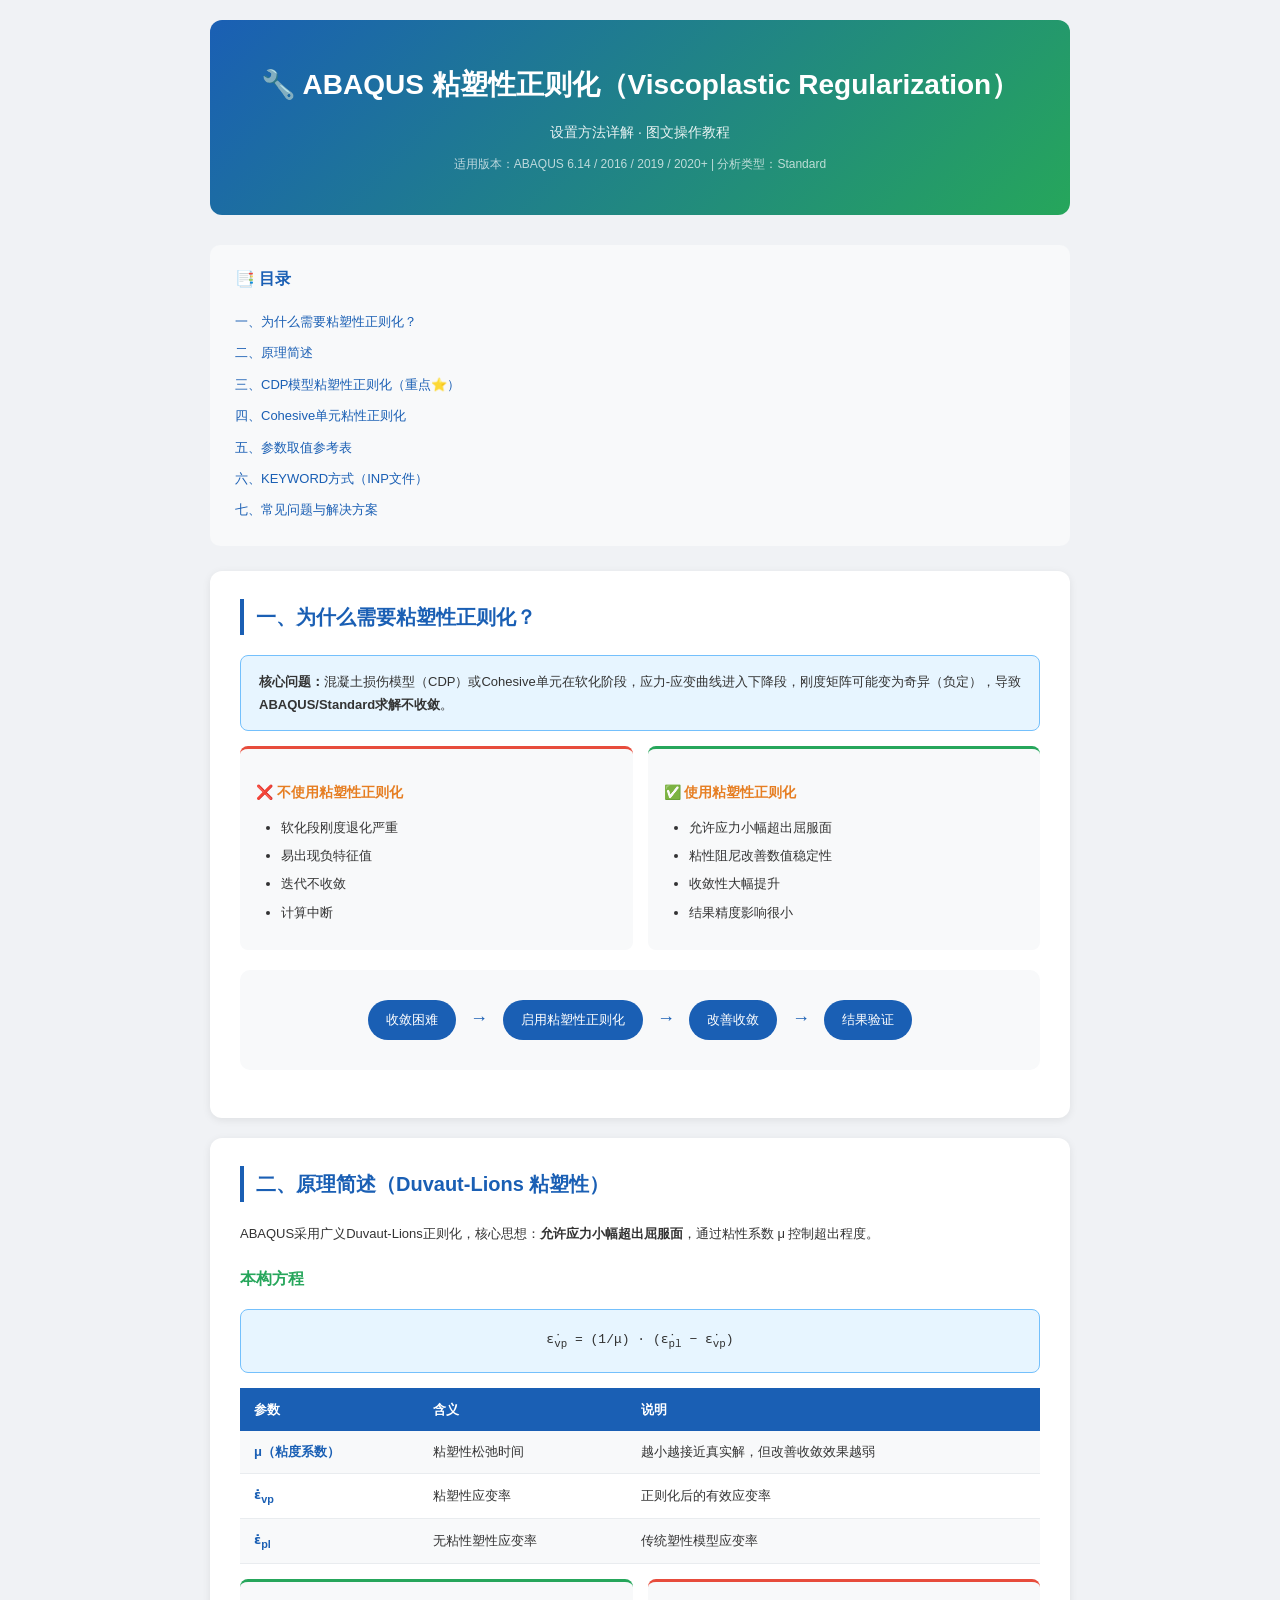
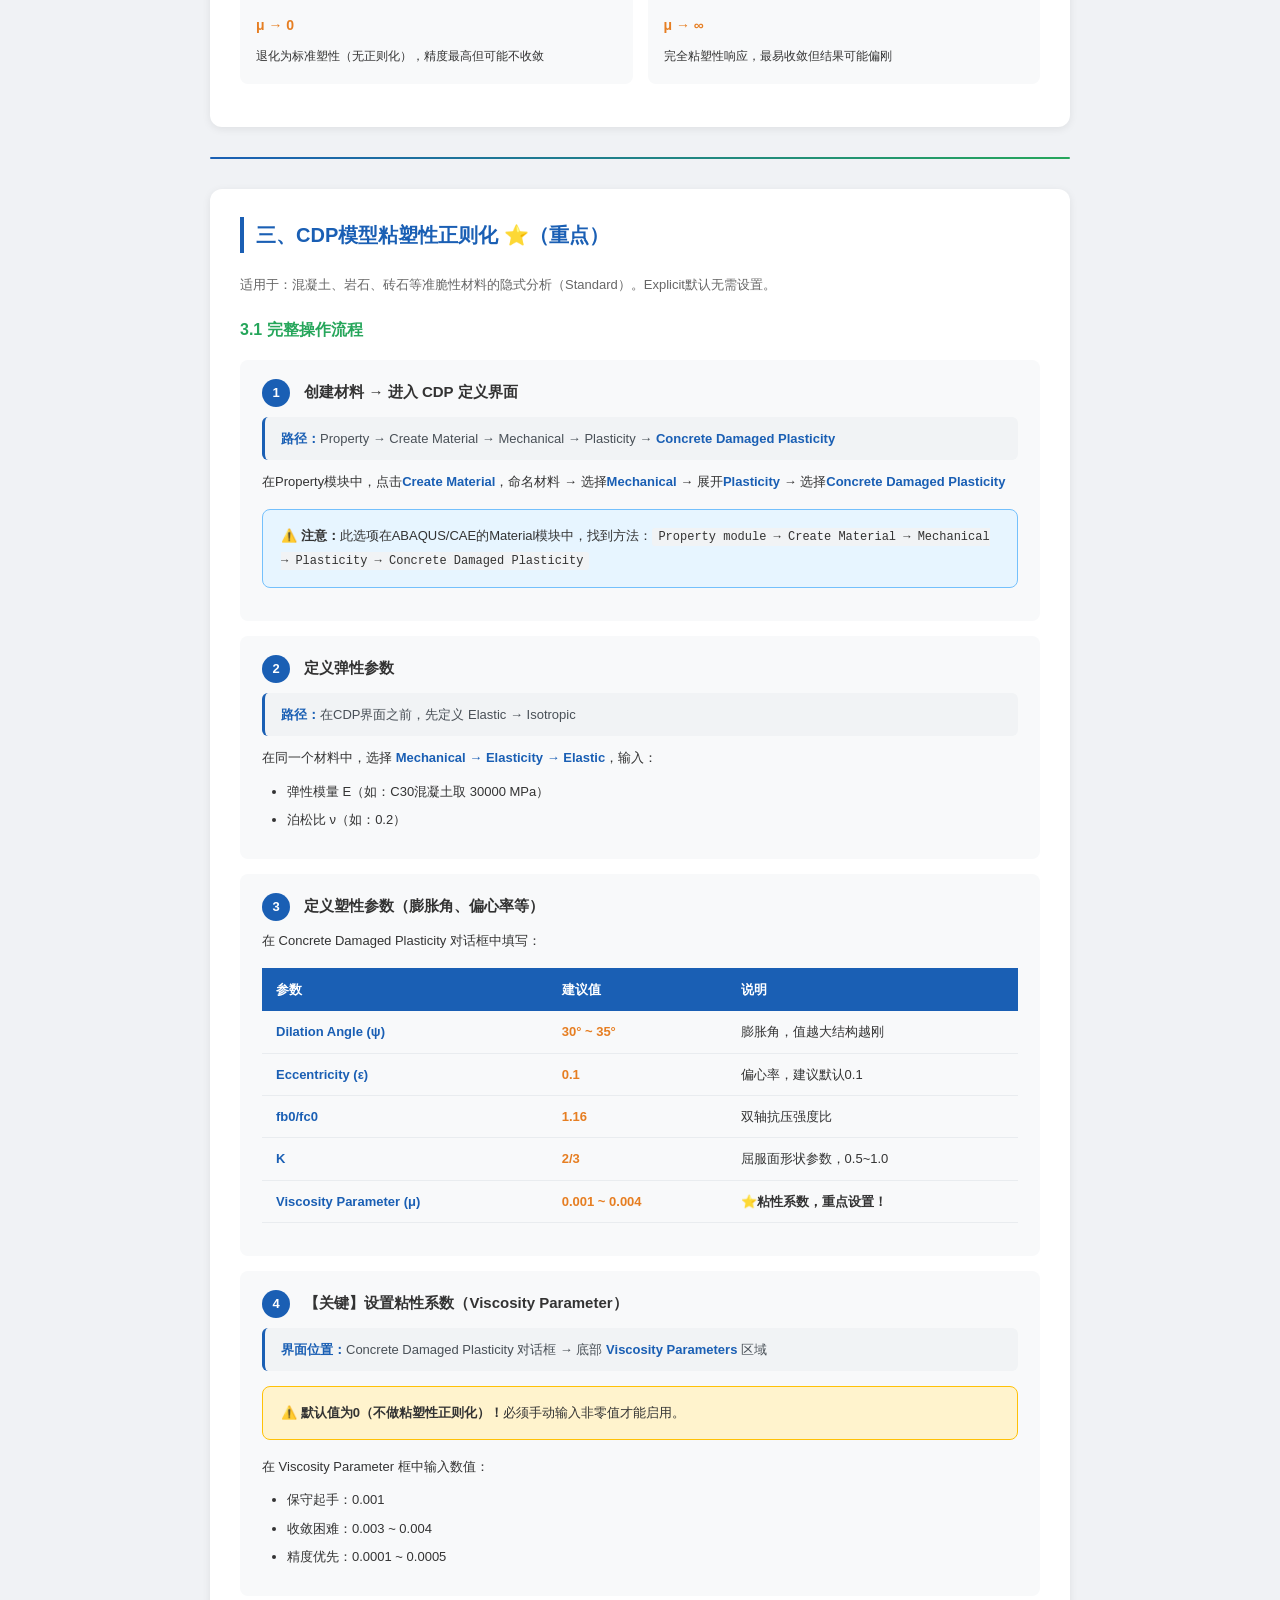
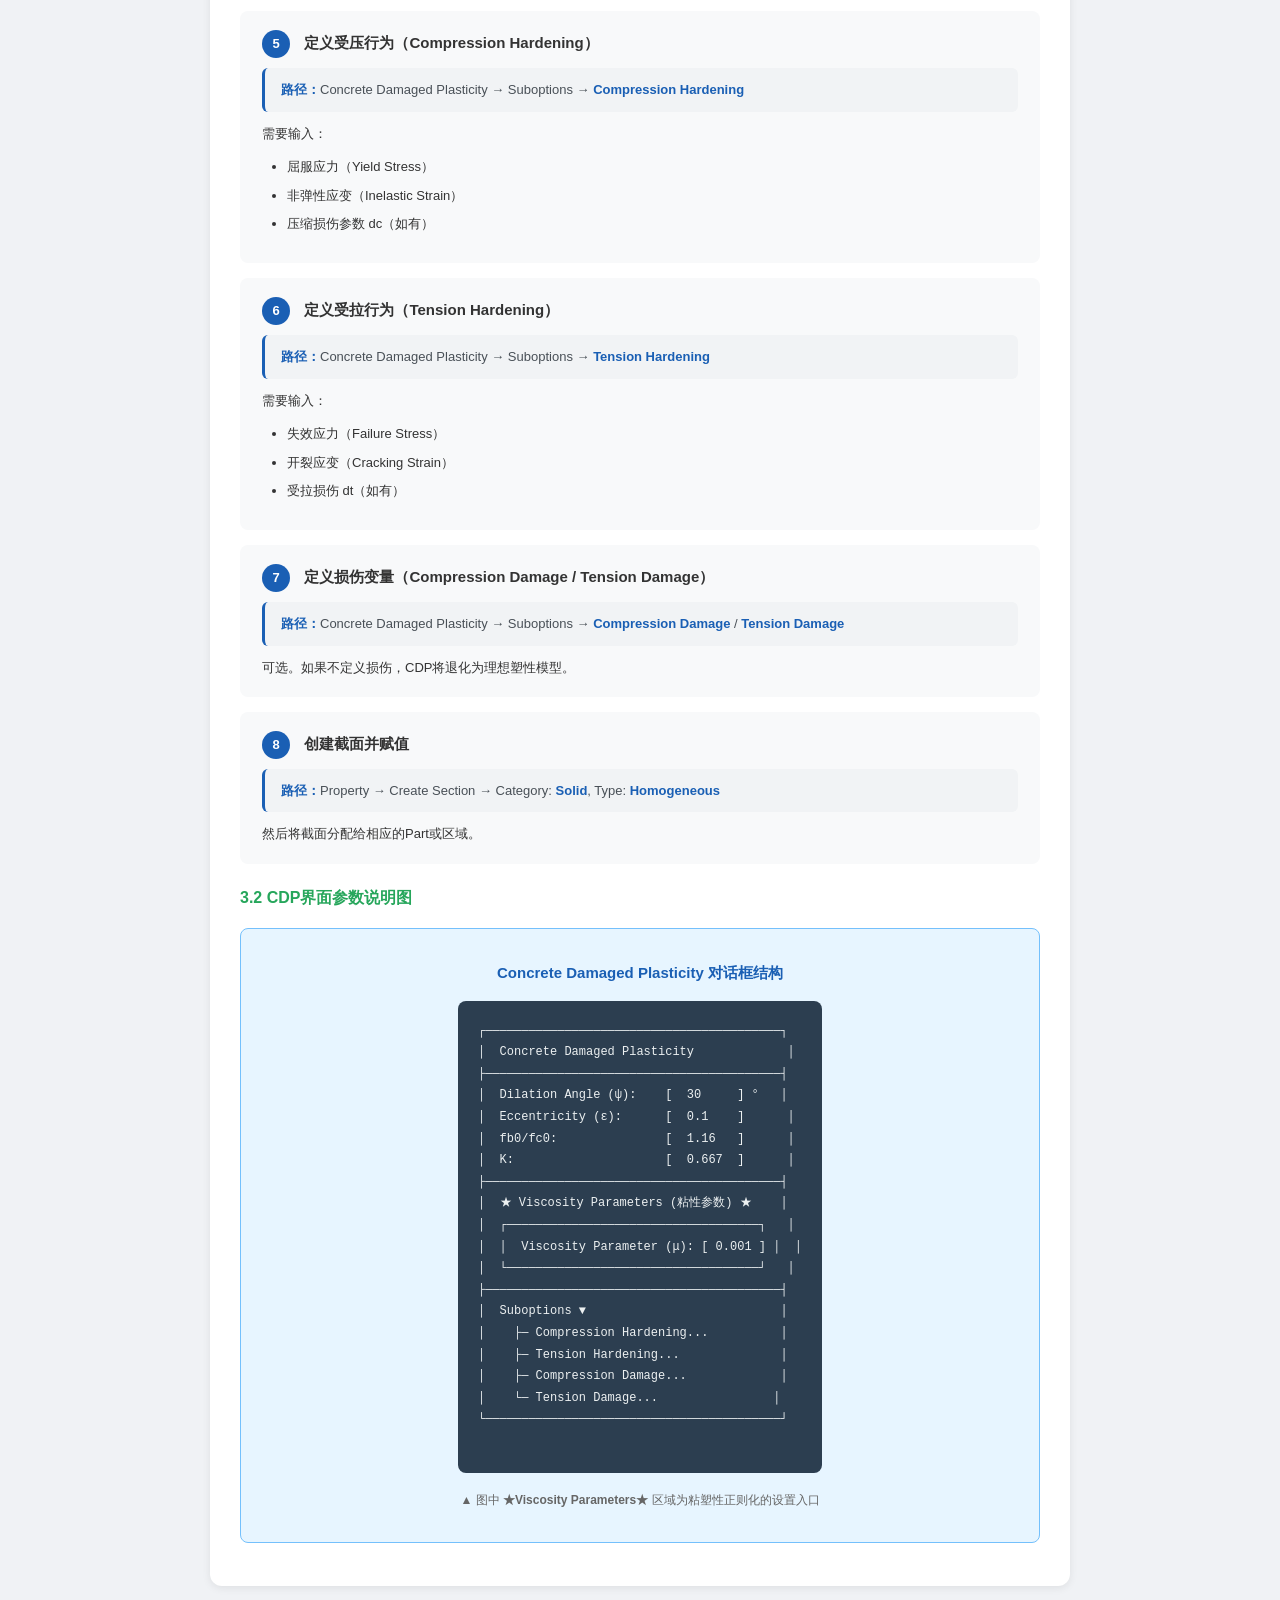
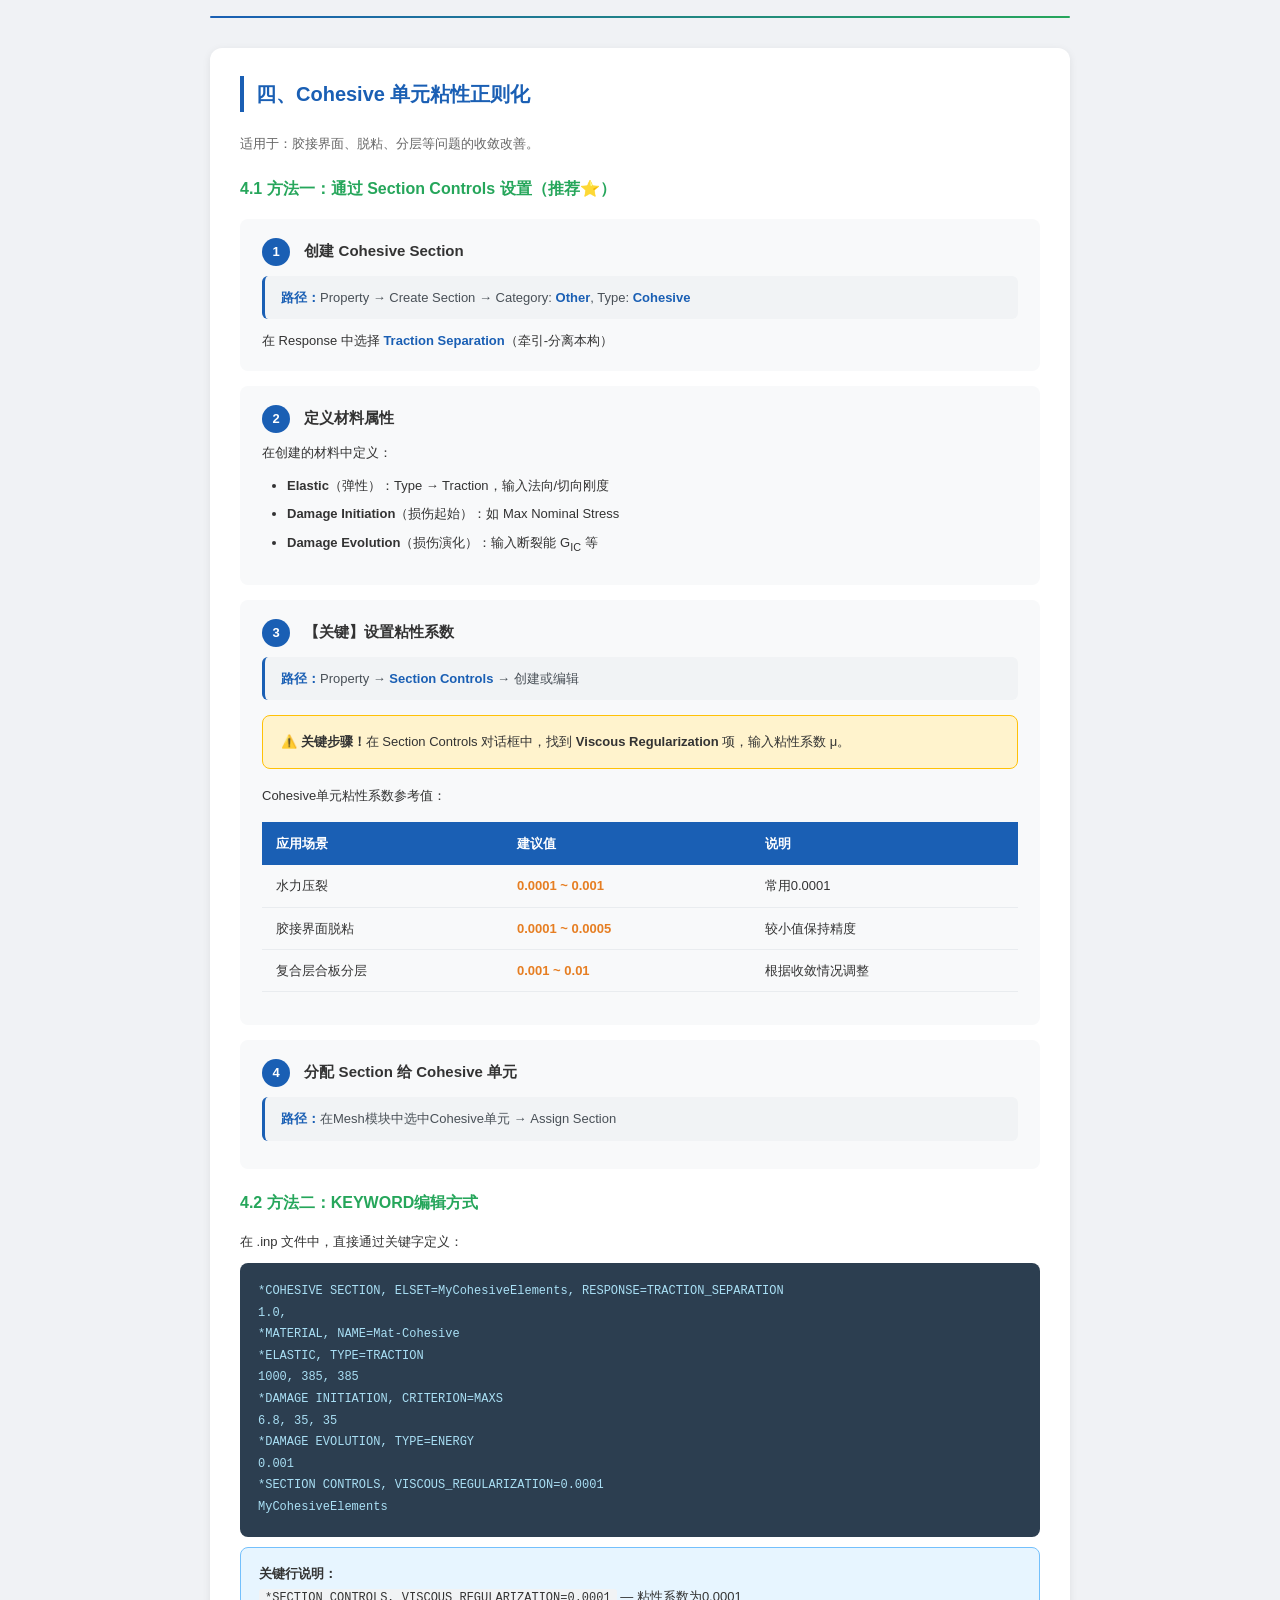
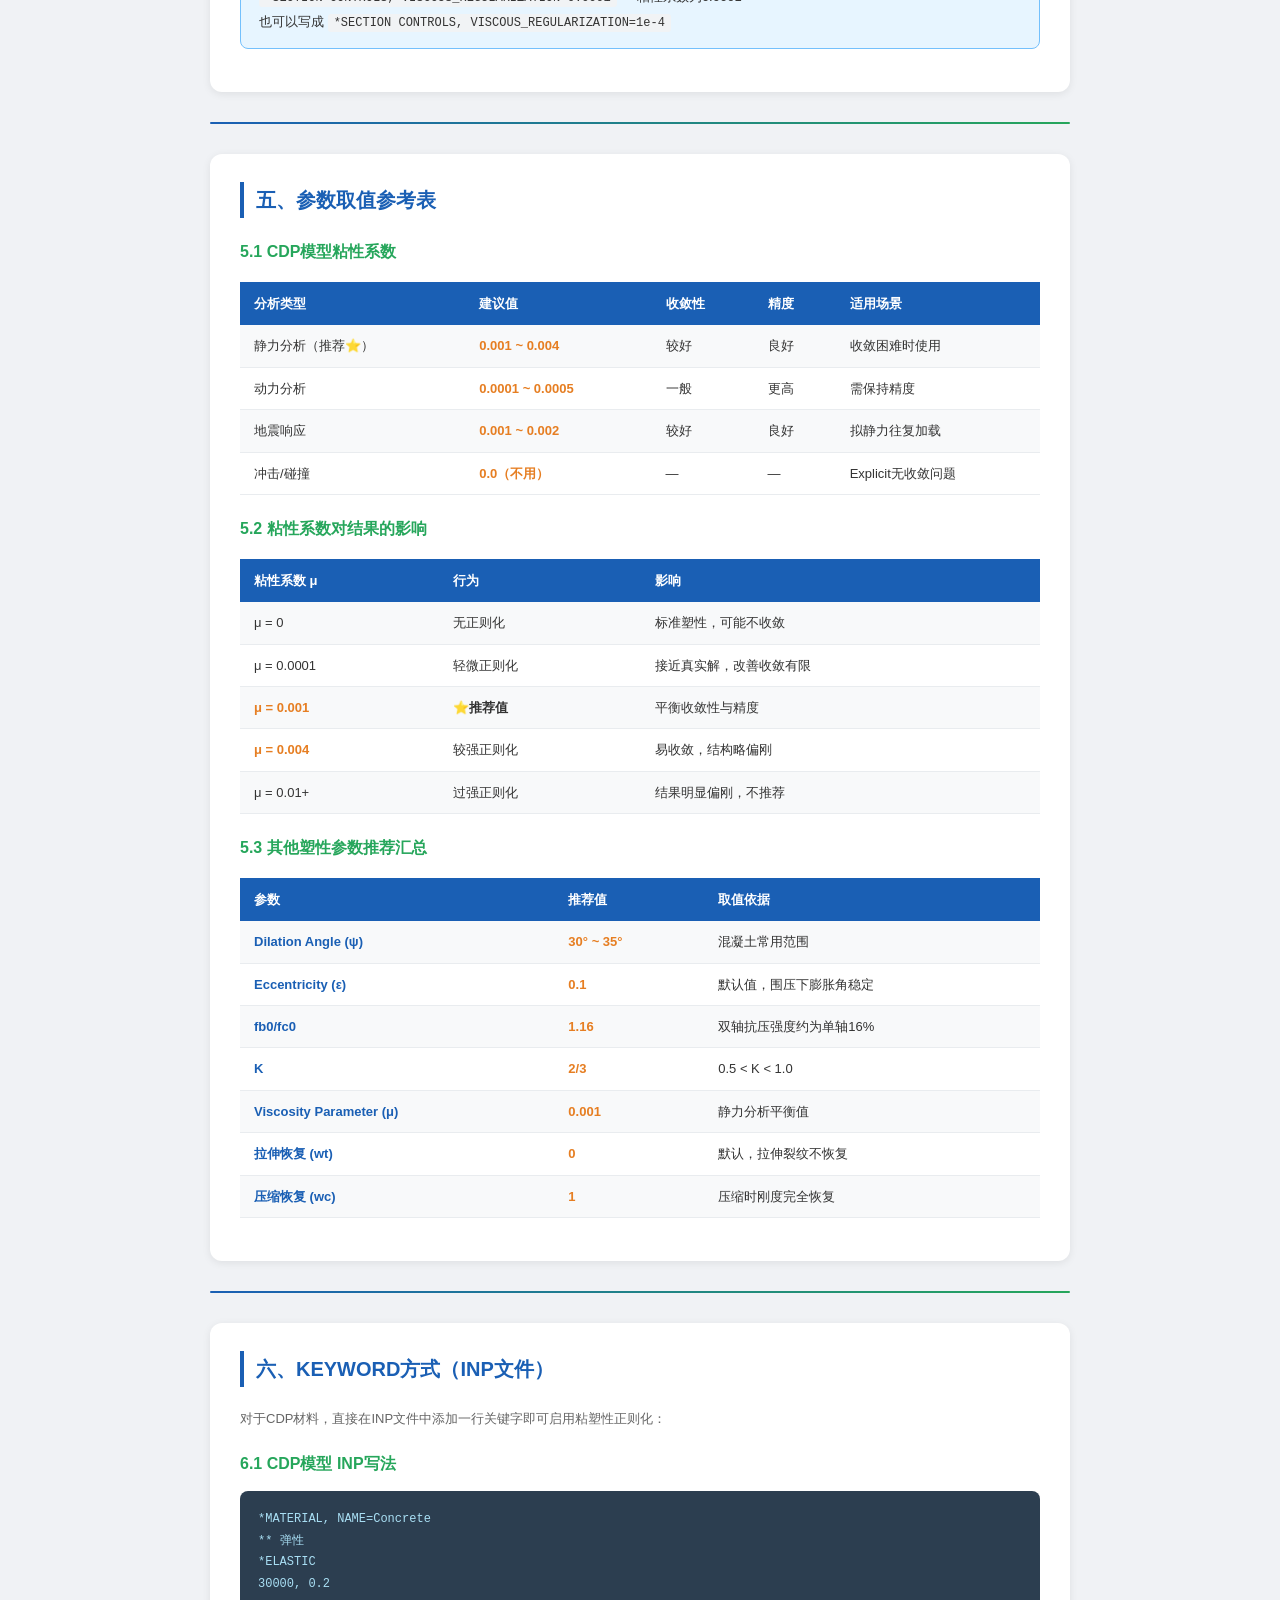
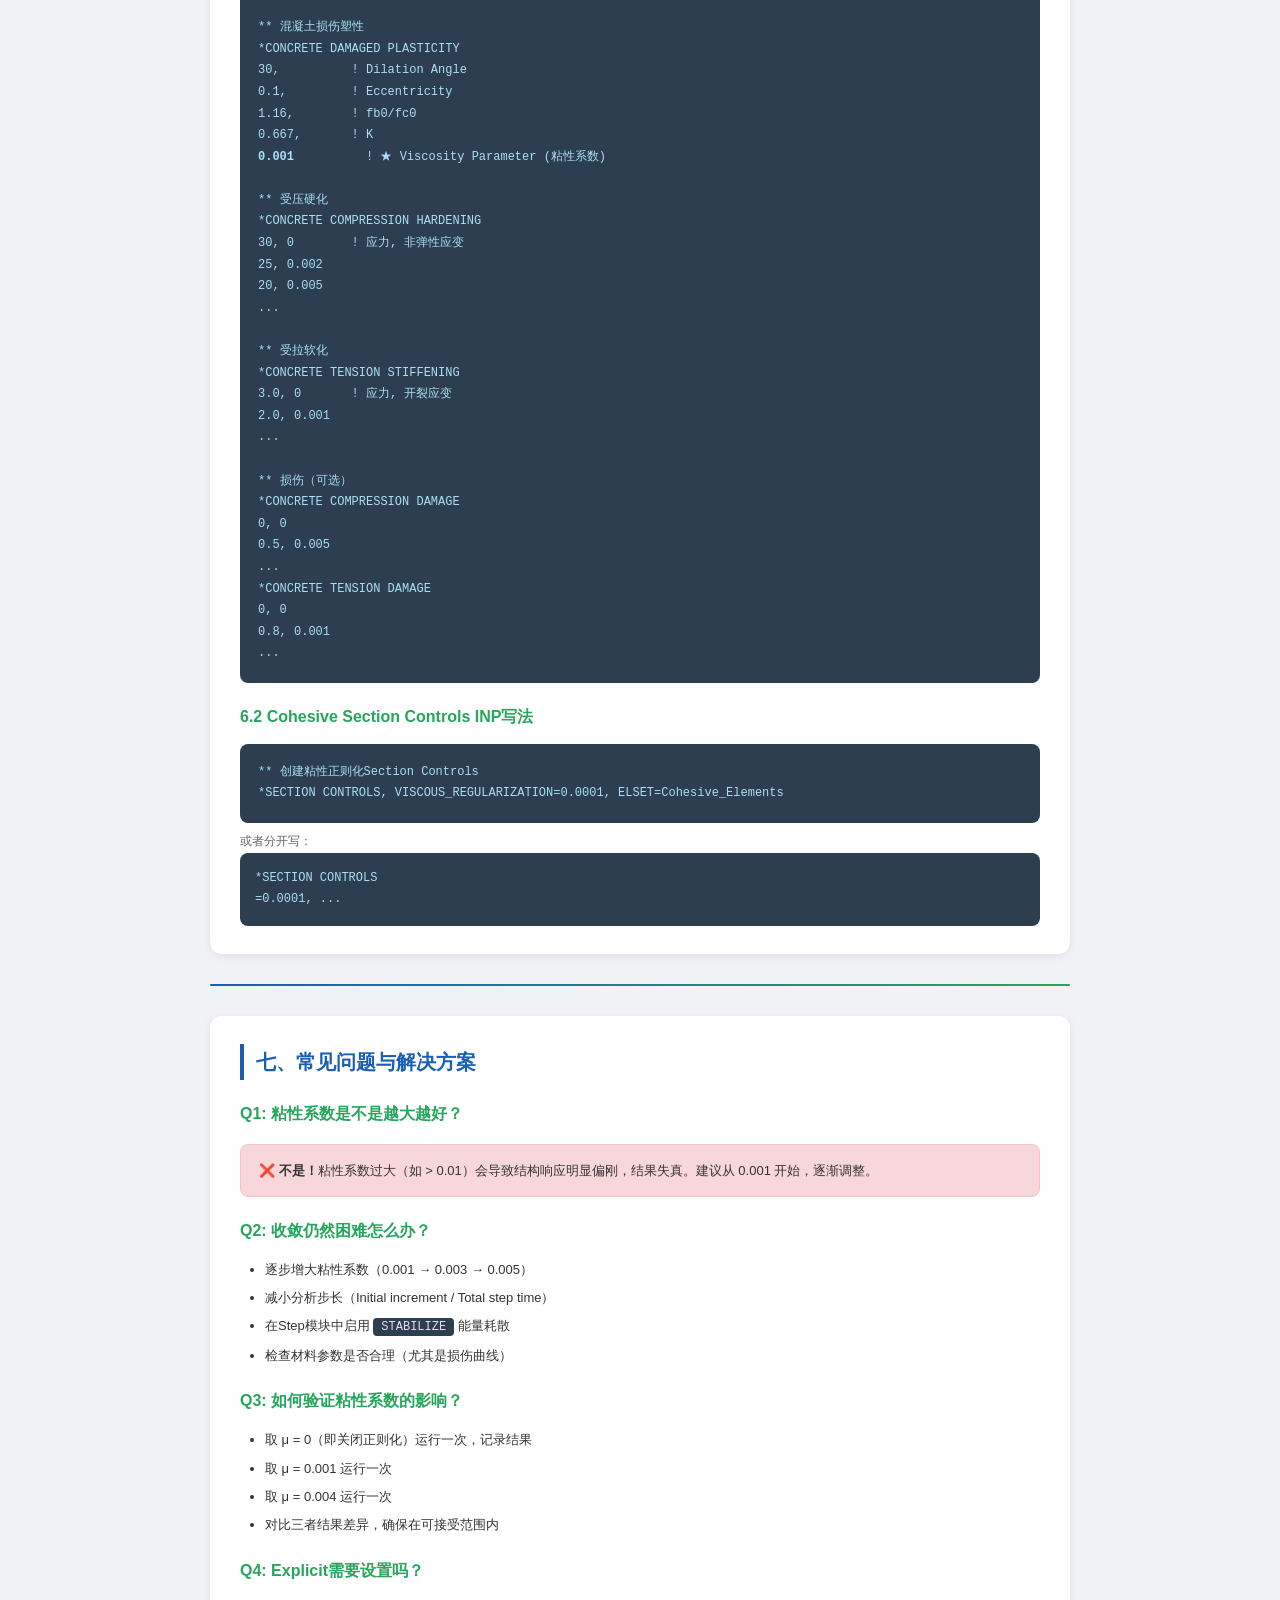
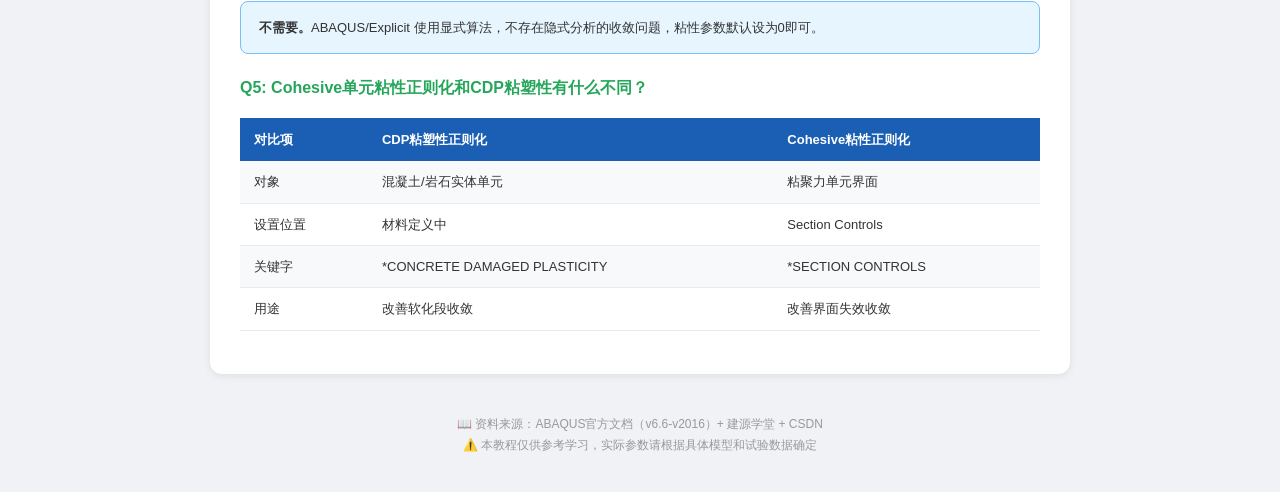
==== abaqus_viscoplastic_tutorial.html @ 50cc7b4d "Add ABAQUS viscoplastic regularization tutorial" ====
<!DOCTYPE html>
<html lang="zh-CN">
<head>
<meta charset="UTF-8">
<meta name="viewport" content="width=device-width, initial-scale=1.0">
<title>ABAQUS 粘塑性正则化 设置教程</title>
<style>
  * { margin: 0; padding: 0; box-sizing: border-box; }
  body { font-family: "Microsoft YaHei", "PingFang SC", sans-serif; background: #f0f2f5; color: #333; line-height: 1.8; }
  .container { max-width: 900px; margin: 0 auto; padding: 20px; }
  .header { background: linear-gradient(135deg, #1a5fb4, #26a65b); color: white; padding: 40px 30px; border-radius: 12px; margin-bottom: 30px; text-align: center; }
  .header h1 { font-size: 28px; margin-bottom: 10px; }
  .header .subtitle { opacity: 0.9; font-size: 14px; }
  .card { background: white; border-radius: 12px; padding: 28px 30px; margin-bottom: 20px; box-shadow: 0 2px 8px rgba(0,0,0,0.08); }
  .card h2 { font-size: 20px; color: #1a5fb4; border-left: 4px solid #1a5fb4; padding-left: 12px; margin-bottom: 20px; }
  .card h3 { font-size: 16px; color: #26a65b; margin-top: 20px; margin-bottom: 12px; }
  .card h4 { font-size: 14px; color: #e67e22; margin-top: 15px; margin-bottom: 8px; }
  .warning { background: #fff3cd; border: 1px solid #ffc107; border-radius: 8px; padding: 14px 18px; margin: 15px 0; font-size: 13px; }
  .danger { background: #f8d7da; border: 1px solid #f5c2c7; border-radius: 8px; padding: 14px 18px; margin: 15px 0; font-size: 13px; }
  .info { background: #e7f5ff; border: 1px solid #74c0fc; border-radius: 8px; padding: 14px 18px; margin: 15px 0; font-size: 13px; }
  .step { background: #f8f9fa; border-radius: 8px; padding: 18px 22px; margin: 15px 0; position: relative; }
  .step-num { display: inline-block; width: 28px; height: 28px; background: #1a5fb4; color: white; border-radius: 50%; text-align: center; line-height: 28px; font-size: 13px; font-weight: bold; margin-right: 10px; }
  .step h4 { display: inline; font-size: 15px; color: #333; }
  .param-table { width: 100%; border-collapse: collapse; margin: 15px 0; font-size: 13px; }
  .param-table th { background: #1a5fb4; color: white; padding: 10px 14px; text-align: left; }
  .param-table td { padding: 9px 14px; border-bottom: 1px solid #e9ecef; }
  .param-table tr:nth-child(even) td { background: #f8f9fa; }
  .param-table .param-name { font-weight: bold; color: #1a5fb4; }
  .param-table .param-val { color: #e67e22; font-weight: bold; }
  .keyword { background: #2c3e50; color: #e8daef; padding: 2px 8px; border-radius: 4px; font-family: Consolas, monospace; font-size: 12px; }
  .path { background: #f1f3f5; padding: 10px 16px; border-radius: 6px; font-size: 13px; color: #495057; border-left: 3px solid #1a5fb4; margin: 10px 0; }
  .path strong { color: #1a5fb4; }
  .flow-chart { background: #f8f9fa; border-radius: 10px; padding: 25px; margin: 20px 0; text-align: center; }
  .flow-chart .flow-item { display: inline-block; background: #1a5fb4; color: white; padding: 8px 18px; border-radius: 20px; margin: 5px; font-size: 13px; }
  .flow-chart .flow-arrow { color: #1a5fb4; font-size: 18px; margin: 0 5px; }
  .section-divider { height: 2px; background: linear-gradient(to right, #1a5fb4, #26a65b); border-radius: 2px; margin: 30px 0; }
  .comparison { display: grid; grid-template-columns: 1fr 1fr; gap: 15px; margin: 15px 0; }
  .comparison > div { background: #f8f9fa; border-radius: 8px; padding: 16px; }
  .comparison h4 { font-size: 14px; margin-bottom: 8px; }
  .comparison .pro { border-top: 3px solid #26a65b; }
  .comparison .con { border-top: 3px solid #e74c3c; }
  ul, ol { padding-left: 25px; margin: 10px 0; }
  li { margin: 5px 0; font-size: 13px; }
  code { background: #f1f3f5; padding: 2px 6px; border-radius: 3px; font-size: 12px; font-family: Consolas, monospace; }
  .toc { background: #f8f9fa; border-radius: 10px; padding: 20px 25px; margin-bottom: 25px; }
  .toc h3 { margin-bottom: 12px; font-size: 16px; color: #1a5fb4; }
  .toc a { color: #1a5fb4; text-decoration: none; display: block; padding: 4px 0; font-size: 13px; }
  .toc a:hover { text-decoration: underline; }
  .footer { text-align: center; padding: 20px; color: #999; font-size: 12px; }
</style>
</head>
<body>
<div class="container">

<!-- 标题区 -->
<div class="header">
  <h1>🔧 ABAQUS 粘塑性正则化（Viscoplastic Regularization）</h1>
  <p class="subtitle">设置方法详解 · 图文操作教程</p>
  <p class="subtitle" style="margin-top:8px; opacity: 0.7; font-size: 12px;">适用版本：ABAQUS 6.14 / 2016 / 2019 / 2020+ | 分析类型：Standard</p>
</div>

<!-- 目录 -->
<div class="toc">
  <h3>📑 目录</h3>
  <a href="#why">一、为什么需要粘塑性正则化？</a>
  <a href="#theory">二、原理简述</a>
  <a href="#cdp">三、CDP模型粘塑性正则化（重点⭐）</a>
  <a href="#cohesive">四、Cohesive单元粘性正则化</a>
  <a href="#params">五、参数取值参考表</a>
  <a href="#inp">六、KEYWORD方式（INP文件）</a>
  <a href="#tips">七、常见问题与解决方案</a>
</div>

<!-- 第一章 -->
<div class="card" id="why">
  <h2>一、为什么需要粘塑性正则化？</h2>
  <div class="info">
    <strong>核心问题：</strong>混凝土损伤模型（CDP）或Cohesive单元在软化阶段，应力-应变曲线进入下降段，刚度矩阵可能变为奇异（负定），导致<strong>ABAQUS/Standard求解不收敛</strong>。
  </div>
  <div class="comparison">
    <div class="con">
      <h4>❌ 不使用粘塑性正则化</h4>
      <ul>
        <li>软化段刚度退化严重</li>
        <li>易出现负特征值</li>
        <li>迭代不收敛</li>
        <li>计算中断</li>
      </ul>
    </div>
    <div class="pro">
      <h4>✅ 使用粘塑性正则化</h4>
      <ul>
        <li>允许应力小幅超出屈服面</li>
        <li>粘性阻尼改善数值稳定性</li>
        <li>收敛性大幅提升</li>
        <li>结果精度影响很小</li>
      </ul>
    </div>
  </div>
  <div class="flow-chart">
    <span class="flow-item">收敛困难</span>
    <span class="flow-arrow">→</span>
    <span class="flow-item">启用粘塑性正则化</span>
    <span class="flow-arrow">→</span>
    <span class="flow-item">改善收敛</span>
    <span class="flow-arrow">→</span>
    <span class="flow-item">结果验证</span>
  </div>
</div>

<!-- 第二章 -->
<div class="card" id="theory">
  <h2>二、原理简述（Duvaut-Lions 粘塑性）</h2>
  <p style="font-size:13px; margin-bottom:15px;">ABAQUS采用广义Duvaut-Lions正则化，核心思想：<strong>允许应力小幅超出屈服面</strong>，通过粘性系数 μ 控制超出程度。</p>
  
  <h3>本构方程</h3>
  <div class="info" style="font-family: Consolas, monospace; font-size: 13px; text-align: center; padding: 18px;">
    ε̇<sub>vp</sub> = (1/μ) · (ε̇<sub>pl</sub> − ε̇<sub>vp</sub>)
  </div>
  
  <table class="param-table">
    <tr><th>参数</th><th>含义</th><th>说明</th></tr>
    <tr><td class="param-name">μ（粘度系数）</td><td>粘塑性松弛时间</td><td>越小越接近真实解，但改善收敛效果越弱</td></tr>
    <tr><td class="param-name">ε̇<sub>vp</sub></td><td>粘塑性应变率</td><td>正则化后的有效应变率</td></tr>
    <tr><td class="param-name">ε̇<sub>pl</sub></td><td>无粘性塑性应变率</td><td>传统塑性模型应变率</td></tr>
  </table>
  
  <div class="comparison">
    <div class="pro">
      <h4>μ → 0</h4>
      <p style="font-size:12px;">退化为标准塑性（无正则化），精度最高但可能不收敛</p>
    </div>
    <div class="con">
      <h4>μ → ∞</h4>
      <p style="font-size:12px;">完全粘塑性响应，最易收敛但结果可能偏刚</p>
    </div>
  </div>
</div>

<div class="section-divider"></div>

<!-- 第三章 CDP -->
<div class="card" id="cdp">
  <h2>三、CDP模型粘塑性正则化 ⭐（重点）</h2>
  <p style="font-size:13px; color:#666; margin-bottom:20px;">
    适用于：混凝土、岩石、砖石等准脆性材料的隐式分析（Standard）。Explicit默认无需设置。
  </p>
  
  <h3>3.1 完整操作流程</h3>
  
  <div class="step">
    <span class="step-num">1</span>
    <h4>创建材料 → 进入 CDP 定义界面</h4>
    <div class="path">
      <strong>路径：</strong>Property → Create Material → Mechanical → Plasticity → <strong>Concrete Damaged Plasticity</strong>
    </div>
    <p style="font-size:13px; margin-top:10px;">在Property模块中，点击<span style="color:#1a5fb4; font-weight:bold;">Create Material</span>，命名材料 → 选择<span style="color:#1a5fb4; font-weight:bold;">Mechanical</span> → 展开<span style="color:#1a5fb4; font-weight:bold;">Plasticity</span> → 选择<span style="color:#1a5fb4; font-weight:bold;">Concrete Damaged Plasticity</span></p>
    <div class="info">⚠️ <strong>注意：</strong>此选项在ABAQUS/CAE的Material模块中，找到方法：<code>Property module → Create Material → Mechanical → Plasticity → Concrete Damaged Plasticity</code></div>
  </div>
  
  <div class="step">
    <span class="step-num">2</span>
    <h4>定义弹性参数</h4>
    <div class="path">
      <strong>路径：</strong>在CDP界面之前，先定义 Elastic → Isotropic
    </div>
    <p style="font-size:13px; margin-top:10px;">在同一个材料中，选择 <span style="color:#1a5fb4; font-weight:bold;">Mechanical → Elasticity → Elastic</span>，输入：</p>
    <ul>
      <li>弹性模量 E（如：C30混凝土取 <span class="param-val">30000 MPa</span>）</li>
      <li>泊松比 ν（如：<span class="param-val">0.2</span>）</li>
    </ul>
  </div>
  
  <div class="step">
    <span class="step-num">3</span>
    <h4>定义塑性参数（膨胀角、偏心率等）</h4>
    <p style="font-size:13px; margin-top:8px; margin-bottom:10px;">在 Concrete Damaged Plasticity 对话框中填写：</p>
    <table class="param-table">
      <tr><th>参数</th><th>建议值</th><th>说明</th></tr>
      <tr><td class="param-name">Dilation Angle (ψ)</td><td class="param-val">30° ~ 35°</td><td>膨胀角，值越大结构越刚</td></tr>
      <tr><td class="param-name">Eccentricity (ε)</td><td class="param-val">0.1</td><td>偏心率，建议默认0.1</td></tr>
      <tr><td class="param-name">fb0/fc0</td><td class="param-val">1.16</td><td>双轴抗压强度比</td></tr>
      <tr><td class="param-name">K</td><td class="param-val">2/3</td><td>屈服面形状参数，0.5~1.0</td></tr>
      <tr><td class="param-name">Viscosity Parameter (μ)</td><td class="param-val">0.001 ~ 0.004</td><td><strong>⭐粘性系数，重点设置！</strong></td></tr>
    </table>
  </div>
  
  <div class="step">
    <span class="step-num">4</span>
    <h4>【关键】设置粘性系数（Viscosity Parameter）</h4>
    <div class="path">
      <strong>界面位置：</strong>Concrete Damaged Plasticity 对话框 → 底部 <strong>Viscosity Parameters</strong> 区域
    </div>
    <div class="warning">
      ⚠️ <strong>默认值为0（不做粘塑性正则化）！</strong>必须手动输入非零值才能启用。
    </div>
    <p style="font-size:13px; margin-top:10px;">在 Viscosity Parameter 框中输入数值：</p>
    <ul>
      <li>保守起手：<span class="param-val">0.001</span></li>
      <li>收敛困难：<span class="param-val">0.003 ~ 0.004</span></li>
      <li>精度优先：<span class="param-val">0.0001 ~ 0.0005</span></li>
    </ul>
  </div>
  
  <div class="step">
    <span class="step-num">5</span>
    <h4>定义受压行为（Compression Hardening）</h4>
    <div class="path">
      <strong>路径：</strong>Concrete Damaged Plasticity → Suboptions → <strong>Compression Hardening</strong>
    </div>
    <p style="font-size:13px; margin-top:8px;">需要输入：</p>
    <ul>
      <li>屈服应力（Yield Stress）</li>
      <li>非弹性应变（Inelastic Strain）</li>
      <li>压缩损伤参数 dc（如有）</li>
    </ul>
  </div>
  
  <div class="step">
    <span class="step-num">6</span>
    <h4>定义受拉行为（Tension Hardening）</h4>
    <div class="path">
      <strong>路径：</strong>Concrete Damaged Plasticity → Suboptions → <strong>Tension Hardening</strong>
    </div>
    <p style="font-size:13px; margin-top:8px;">需要输入：</p>
    <ul>
      <li>失效应力（Failure Stress）</li>
      <li>开裂应变（Cracking Strain）</li>
      <li>受拉损伤 dt（如有）</li>
    </ul>
  </div>
  
  <div class="step">
    <span class="step-num">7</span>
    <h4>定义损伤变量（Compression Damage / Tension Damage）</h4>
    <div class="path">
      <strong>路径：</strong>Concrete Damaged Plasticity → Suboptions → <strong>Compression Damage</strong> / <strong>Tension Damage</strong>
    </div>
    <p style="font-size:13px; margin-top:8px;">可选。如果不定义损伤，CDP将退化为理想塑性模型。</p>
  </div>
  
  <div class="step">
    <span class="step-num">8</span>
    <h4>创建截面并赋值</h4>
    <div class="path">
      <strong>路径：</strong>Property → Create Section → Category: <strong>Solid</strong>, Type: <strong>Homogeneous</strong>
    </div>
    <p style="font-size:13px; margin-top:8px;">然后将截面分配给相应的Part或区域。</p>
  </div>

  <h3>3.2 CDP界面参数说明图</h3>
  <div class="info" style="text-align:center; padding:30px;">
    <p style="font-size:15px; font-weight:bold; color:#1a5fb4; margin-bottom:15px;">Concrete Damaged Plasticity 对话框结构</p>
    <pre style="background:#2c3e50; color:#ecf0f1; padding:20px; border-radius:8px; font-size:12px; text-align:left; overflow-x:auto; display:inline-block; max-width:100%;">
┌─────────────────────────────────────────┐
│  Concrete Damaged Plasticity             │
├─────────────────────────────────────────┤
│  Dilation Angle (ψ):    [  30     ] °   │
│  Eccentricity (ε):      [  0.1    ]      │
│  fb0/fc0:               [  1.16   ]      │
│  K:                     [  0.667  ]      │
├─────────────────────────────────────────┤
│  ★ Viscosity Parameters (粘性参数) ★    │
│  ┌───────────────────────────────────┐   │
│  │  Viscosity Parameter (μ): [ 0.001 ] │  │
│  └───────────────────────────────────┘   │
├─────────────────────────────────────────┤
│  Suboptions ▼                           │
│    ├─ Compression Hardening...          │
│    ├─ Tension Hardening...              │
│    ├─ Compression Damage...             │
│    └─ Tension Damage...                │
└─────────────────────────────────────────┘
    </pre>
    <p style="font-size:12px; color:#666; margin-top:10px;">▲ 图中 <strong>★Viscosity Parameters★</strong> 区域为粘塑性正则化的设置入口</p>
  </div>
</div>

<div class="section-divider"></div>

<!-- 第四章 Cohesive -->
<div class="card" id="cohesive">
  <h2>四、Cohesive 单元粘性正则化</h2>
  <p style="font-size:13px; color:#666; margin-bottom:20px;">
    适用于：胶接界面、脱粘、分层等问题的收敛改善。
  </p>
  
  <h3>4.1 方法一：通过 Section Controls 设置（推荐⭐）</h3>
  
  <div class="step">
    <span class="step-num">1</span>
    <h4>创建 Cohesive Section</h4>
    <div class="path">
      <strong>路径：</strong>Property → Create Section → Category: <strong>Other</strong>, Type: <strong>Cohesive</strong>
    </div>
    <p style="font-size:13px; margin-top:8px;">在 Response 中选择 <span style="color:#1a5fb4; font-weight:bold;">Traction Separation</span>（牵引-分离本构）</p>
  </div>
  
  <div class="step">
    <span class="step-num">2</span>
    <h4>定义材料属性</h4>
    <p style="font-size:13px; margin-top:8px;">在创建的材料中定义：</p>
    <ul>
      <li><strong>Elastic</strong>（弹性）：Type → <span class="param-val">Traction</span>，输入法向/切向刚度</li>
      <li><strong>Damage Initiation</strong>（损伤起始）：如 Max Nominal Stress</li>
      <li><strong>Damage Evolution</strong>（损伤演化）：输入断裂能 G<sub>IC</sub> 等</li>
    </ul>
  </div>
  
  <div class="step">
    <span class="step-num">3</span>
    <h4>【关键】设置粘性系数</h4>
    <div class="path">
      <strong>路径：</strong>Property → <strong>Section Controls</strong> → 创建或编辑
    </div>
    <div class="warning">
      ⚠️ <strong>关键步骤！</strong>在 Section Controls 对话框中，找到 <strong>Viscous Regularization</strong> 项，输入粘性系数 μ。
    </div>
    <p style="font-size:13px; margin-top:10px;">Cohesive单元粘性系数参考值：</p>
    <table class="param-table">
      <tr><th>应用场景</th><th>建议值</th><th>说明</th></tr>
      <tr><td>水力压裂</td><td class="param-val">0.0001 ~ 0.001</td><td>常用0.0001</td></tr>
      <tr><td>胶接界面脱粘</td><td class="param-val">0.0001 ~ 0.0005</td><td>较小值保持精度</td></tr>
      <tr><td>复合层合板分层</td><td class="param-val">0.001 ~ 0.01</td><td>根据收敛情况调整</td></tr>
    </table>
  </div>
  
  <div class="step">
    <span class="step-num">4</span>
    <h4>分配 Section 给 Cohesive 单元</h4>
    <div class="path">
      <strong>路径：</strong>在Mesh模块中选中Cohesive单元 → Assign Section
    </div>
  </div>

  <h3>4.2 方法二：KEYWORD编辑方式</h3>
  <p style="font-size:13px; margin-bottom:10px;">在 .inp 文件中，直接通过关键字定义：</p>
  <pre style="background:#2c3e50; color:#a9dff4; padding:18px; border-radius:8px; font-size:12px; overflow-x:auto;">
*COHESIVE SECTION, ELSET=MyCohesiveElements, RESPONSE=TRACTION_SEPARATION
1.0,
*MATERIAL, NAME=Mat-Cohesive
*ELASTIC, TYPE=TRACTION
1000, 385, 385
*DAMAGE INITIATION, CRITERION=MAXS
6.8, 35, 35
*DAMAGE EVOLUTION, TYPE=ENERGY
0.001
*SECTION CONTROLS, VISCOUS_REGULARIZATION=0.0001
MyCohesiveElements</pre>
  <div class="info" style="margin-top:10px;">
    <strong>关键行说明：</strong><br>
    <code>*SECTION CONTROLS, VISCOUS_REGULARIZATION=0.0001</code> — 粘性系数为0.0001<br>
    也可以写成 <code>*SECTION CONTROLS, VISCOUS_REGULARIZATION=1e-4</code>
  </div>
</div>

<div class="section-divider"></div>

<!-- 第五章 参数表 -->
<div class="card" id="params">
  <h2>五、参数取值参考表</h2>
  
  <h3>5.1 CDP模型粘性系数</h3>
  <table class="param-table">
    <tr>
      <th>分析类型</th>
      <th>建议值</th>
      <th>收敛性</th>
      <th>精度</th>
      <th>适用场景</th>
    </tr>
    <tr>
      <td>静力分析（推荐⭐）</td>
      <td class="param-val">0.001 ~ 0.004</td>
      <td>较好</td>
      <td>良好</td>
      <td>收敛困难时使用</td>
    </tr>
    <tr>
      <td>动力分析</td>
      <td class="param-val">0.0001 ~ 0.0005</td>
      <td>一般</td>
      <td>更高</td>
      <td>需保持精度</td>
    </tr>
    <tr>
      <td>地震响应</td>
      <td class="param-val">0.001 ~ 0.002</td>
      <td>较好</td>
      <td>良好</td>
      <td>拟静力往复加载</td>
    </tr>
    <tr>
      <td>冲击/碰撞</td>
      <td class="param-val">0.0（不用）</td>
      <td>—</td>
      <td>—</td>
      <td>Explicit无收敛问题</td>
    </tr>
  </table>
  
  <h3>5.2 粘性系数对结果的影响</h3>
  <table class="param-table">
    <tr><th>粘性系数 μ</th><th>行为</th><th>影响</th></tr>
    <tr><td>μ = 0</td><td>无正则化</td><td>标准塑性，可能不收敛</td></tr>
    <tr><td>μ = 0.0001</td><td>轻微正则化</td><td>接近真实解，改善收敛有限</td></tr>
    <tr><td class="param-val">μ = 0.001</td><td><strong>⭐推荐值</strong></td><td>平衡收敛性与精度</td></tr>
    <tr><td class="param-val">μ = 0.004</td><td>较强正则化</td><td>易收敛，结构略偏刚</td></tr>
    <tr><td>μ = 0.01+</td><td>过强正则化</td><td>结果明显偏刚，不推荐</td></tr>
  </table>
  
  <h3>5.3 其他塑性参数推荐汇总</h3>
  <table class="param-table">
    <tr><th>参数</th><th>推荐值</th><th>取值依据</th></tr>
    <tr><td class="param-name">Dilation Angle (ψ)</td><td class="param-val">30° ~ 35°</td><td>混凝土常用范围</td></tr>
    <tr><td class="param-name">Eccentricity (ε)</td><td class="param-val">0.1</td><td>默认值，围压下膨胀角稳定</td></tr>
    <tr><td class="param-name">fb0/fc0</td><td class="param-val">1.16</td><td>双轴抗压强度约为单轴16%</td></tr>
    <tr><td class="param-name">K</td><td class="param-val">2/3</td><td>0.5 < K < 1.0</td></tr>
    <tr><td class="param-name">Viscosity Parameter (μ)</td><td class="param-val">0.001</td><td>静力分析平衡值</td></tr>
    <tr><td class="param-name">拉伸恢复 (wt)</td><td class="param-val">0</td><td>默认，拉伸裂纹不恢复</td></tr>
    <tr><td class="param-name">压缩恢复 (wc)</td><td class="param-val">1</td><td>压缩时刚度完全恢复</td></tr>
  </table>
</div>

<div class="section-divider"></div>

<!-- 第六章 INP -->
<div class="card" id="inp">
  <h2>六、KEYWORD方式（INP文件）</h2>
  <p style="font-size:13px; color:#666; margin-bottom:15px;">
    对于CDP材料，直接在INP文件中添加一行关键字即可启用粘塑性正则化：
  </p>
  
  <h3>6.1 CDP模型 INP写法</h3>
  <pre style="background:#2c3e50; color:#a9dff4; padding:18px; border-radius:8px; font-size:12px; overflow-x:auto;">
*MATERIAL, NAME=Concrete
** 弹性
*ELASTIC
30000, 0.2

** 混凝土损伤塑性
*CONCRETE DAMAGED PLASTICITY
30,          ! Dilation Angle
0.1,         ! Eccentricity
1.16,        ! fb0/fc0
0.667,       ! K
<strong>0.001</strong>          ! ★ Viscosity Parameter (粘性系数)

** 受压硬化
*CONCRETE COMPRESSION HARDENING
30, 0        ! 应力, 非弹性应变
25, 0.002
20, 0.005
...

** 受拉软化
*CONCRETE TENSION STIFFENING
3.0, 0       ! 应力, 开裂应变
2.0, 0.001
...

** 损伤（可选）
*CONCRETE COMPRESSION DAMAGE
0, 0
0.5, 0.005
...
*CONCRETE TENSION DAMAGE
0, 0
0.8, 0.001
...</pre>

  <h3>6.2 Cohesive Section Controls INP写法</h3>
  <pre style="background:#2c3e50; color:#a9dff4; padding:18px; border-radius:8px; font-size:12px; overflow-x:auto;">
** 创建粘性正则化Section Controls
*SECTION CONTROLS, VISCOUS_REGULARIZATION=0.0001, ELSET=Cohesive_Elements
</pre>
  <p style="font-size:12px; color:#666; margin-top:8px;">
    或者分开写：
  </p>
  <pre style="background:#2c3e50; color:#a9dff4; padding:15px; border-radius:8px; font-size:12px; overflow-x:auto;">
*SECTION CONTROLS
<parameter name="VISCOUS_REGULARIZATION">=0.0001, ...</pre>
</div>

<div class="section-divider"></div>

<!-- 第七章 常见问题 -->
<div class="card" id="tips">
  <h2>七、常见问题与解决方案</h2>
  
  <h3>Q1: 粘性系数是不是越大越好？</h3>
  <div class="danger">
    <strong>❌ 不是！</strong>粘性系数过大（如 > 0.01）会导致结构响应明显偏刚，结果失真。建议从 0.001 开始，逐渐调整。
  </div>
  
  <h3>Q2: 收敛仍然困难怎么办？</h3>
  <ul>
    <li>逐步增大粘性系数（0.001 → 0.003 → 0.005）</li>
    <li>减小分析步长（Initial increment / Total step time）</li>
    <li>在Step模块中启用 <span class="keyword">STABILIZE</span> 能量耗散</li>
    <li>检查材料参数是否合理（尤其是损伤曲线）</li>
  </ul>
  
  <h3>Q3: 如何验证粘性系数的影响？</h3>
  <ul>
    <li>取 μ = 0（即关闭正则化）运行一次，记录结果</li>
    <li>取 μ = 0.001 运行一次</li>
    <li>取 μ = 0.004 运行一次</li>
    <li>对比三者结果差异，确保在可接受范围内</li>
  </ul>
  
  <h3>Q4: Explicit需要设置吗？</h3>
  <div class="info">
    <strong>不需要。</strong>ABAQUS/Explicit 使用显式算法，不存在隐式分析的收敛问题，粘性参数默认设为0即可。
  </div>
  
  <h3>Q5: Cohesive单元粘性正则化和CDP粘塑性有什么不同？</h3>
  <table class="param-table">
    <tr><th>对比项</th><th>CDP粘塑性正则化</th><th>Cohesive粘性正则化</th></tr>
    <tr><td>对象</td><td>混凝土/岩石实体单元</td><td>粘聚力单元界面</td></tr>
    <tr><td>设置位置</td><td>材料定义中</td><td>Section Controls</td></tr>
    <tr><td>关键字</td><td>*CONCRETE DAMAGED PLASTICITY</td><td>*SECTION CONTROLS</td></tr>
    <tr><td>用途</td><td>改善软化段收敛</td><td>改善界面失效收敛</td></tr>
  </table>
</div>

<!-- 页脚 -->
<div class="footer">
  <p>📖 资料来源：ABAQUS官方文档（v6.6-v2016）+ 建源学堂 + CSDN</p>
  <p>⚠️ 本教程仅供参考学习，实际参数请根据具体模型和试验数据确定</p>
</div>

</div>
</body>
</html>
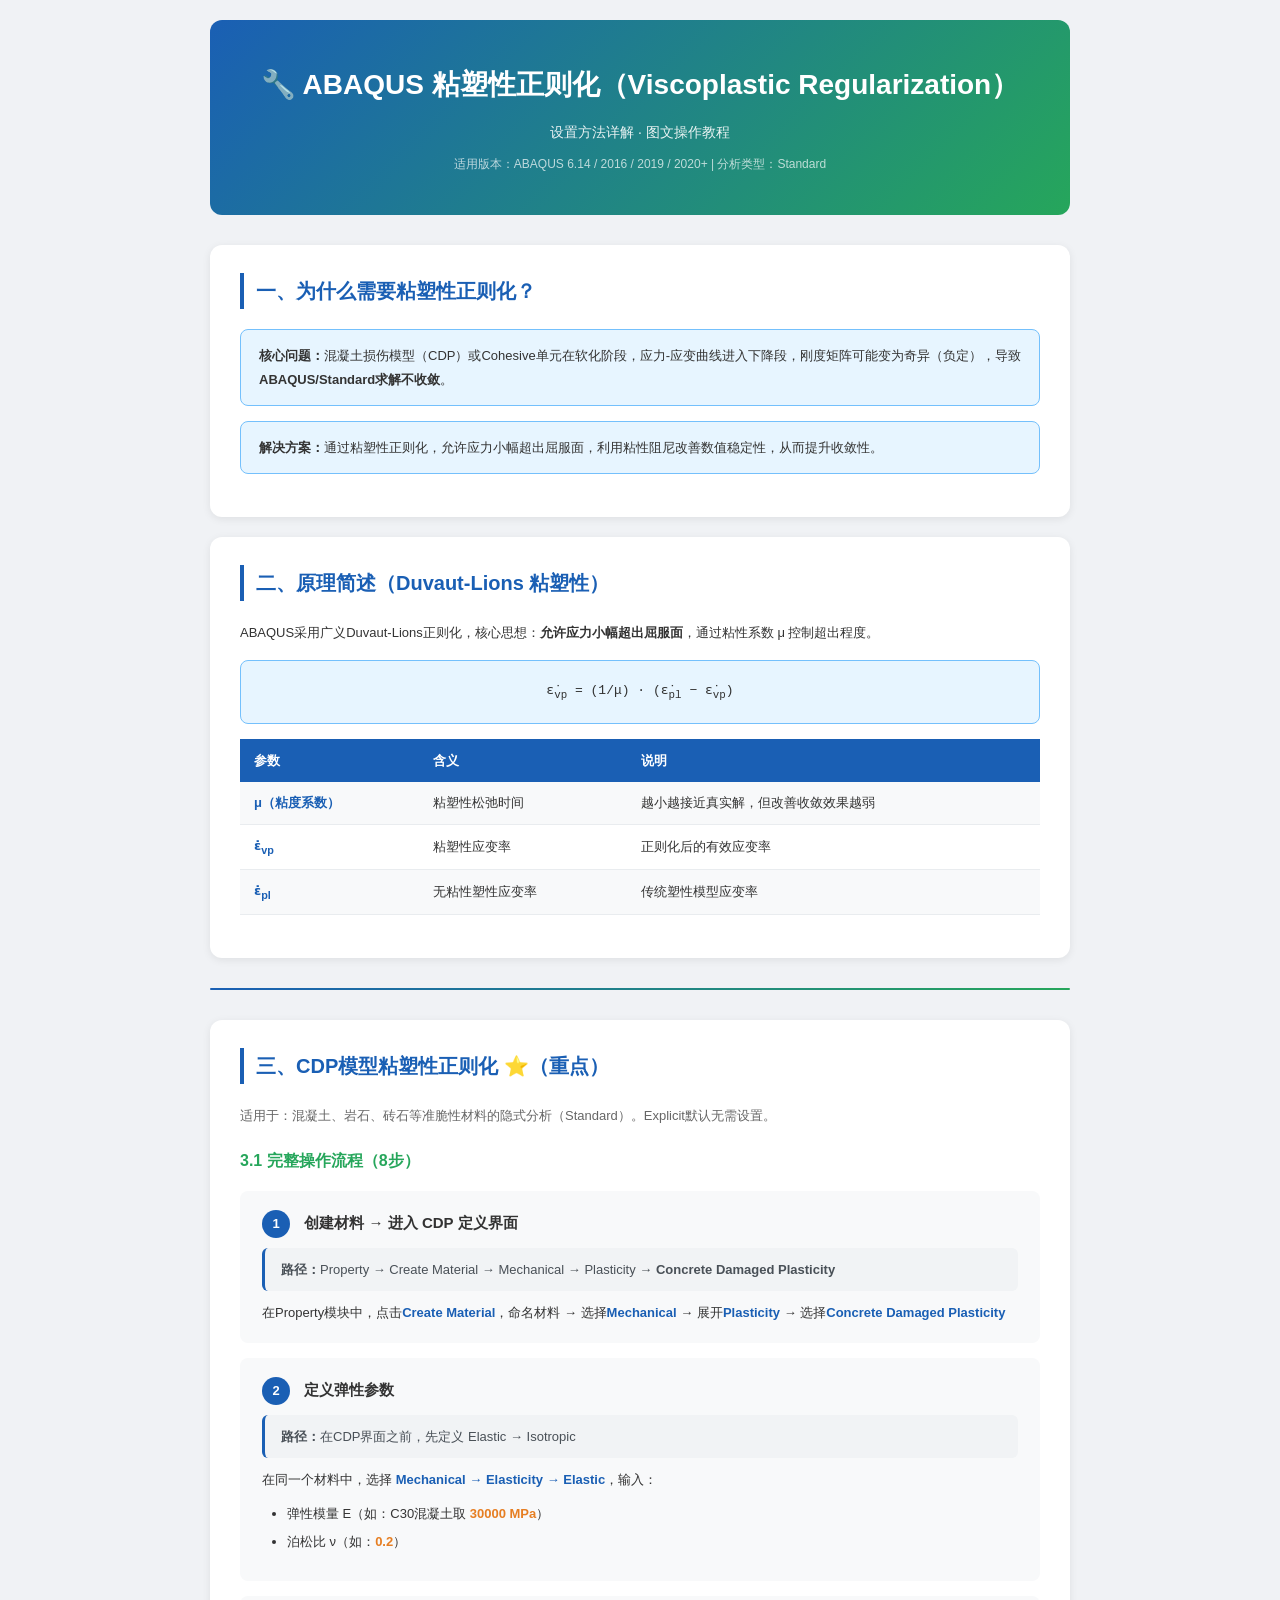
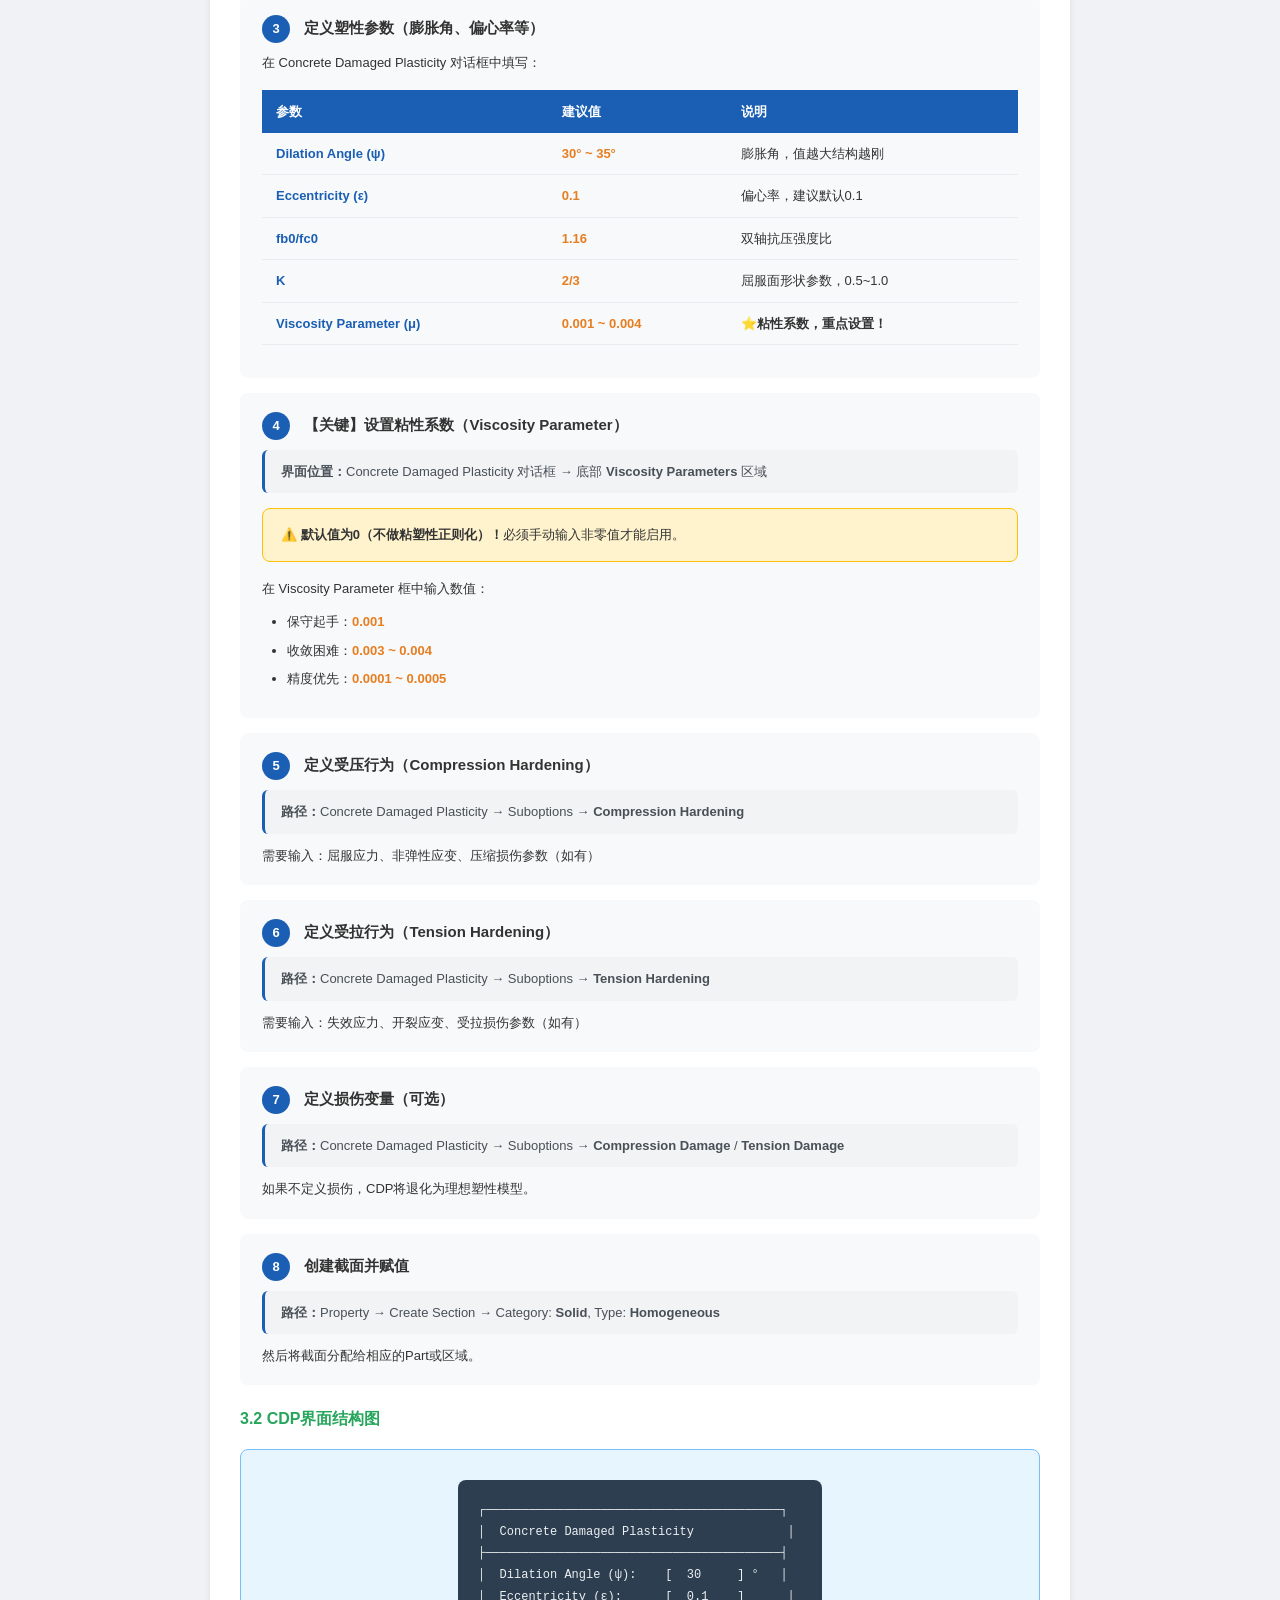
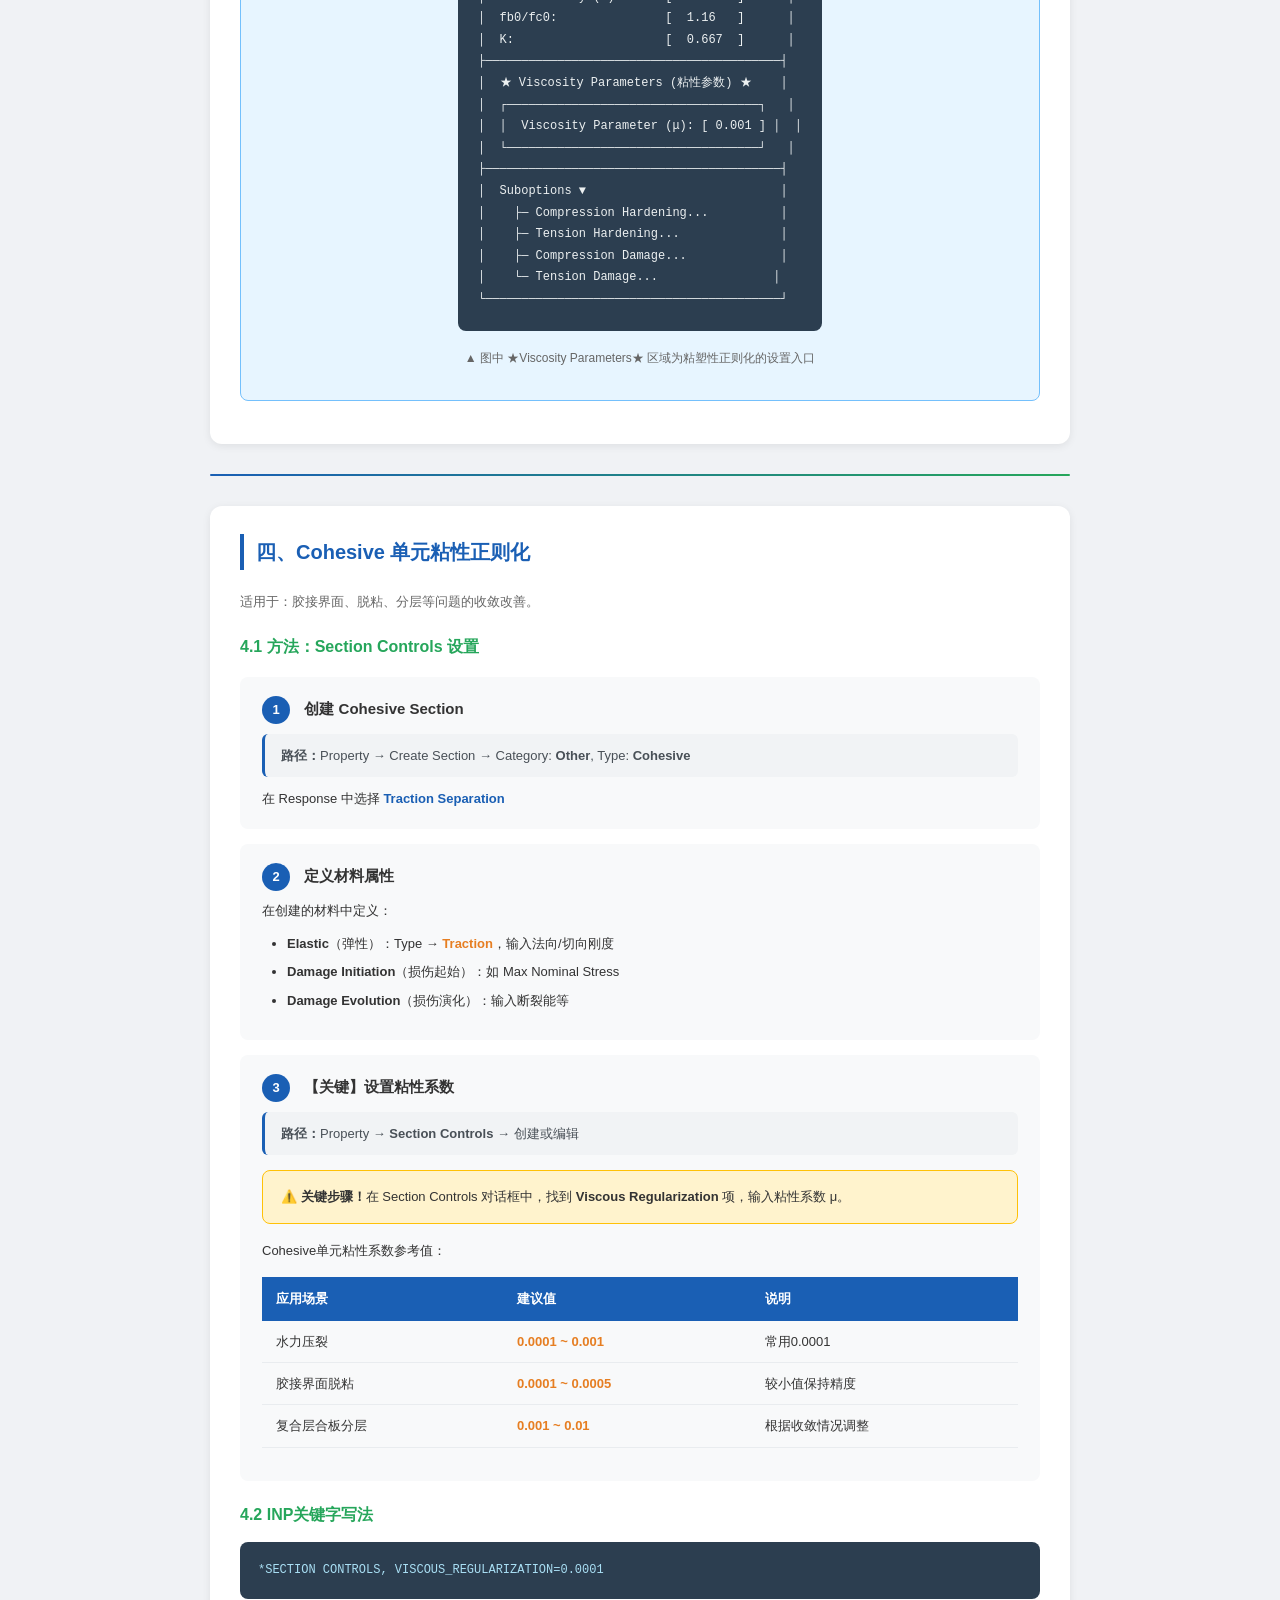
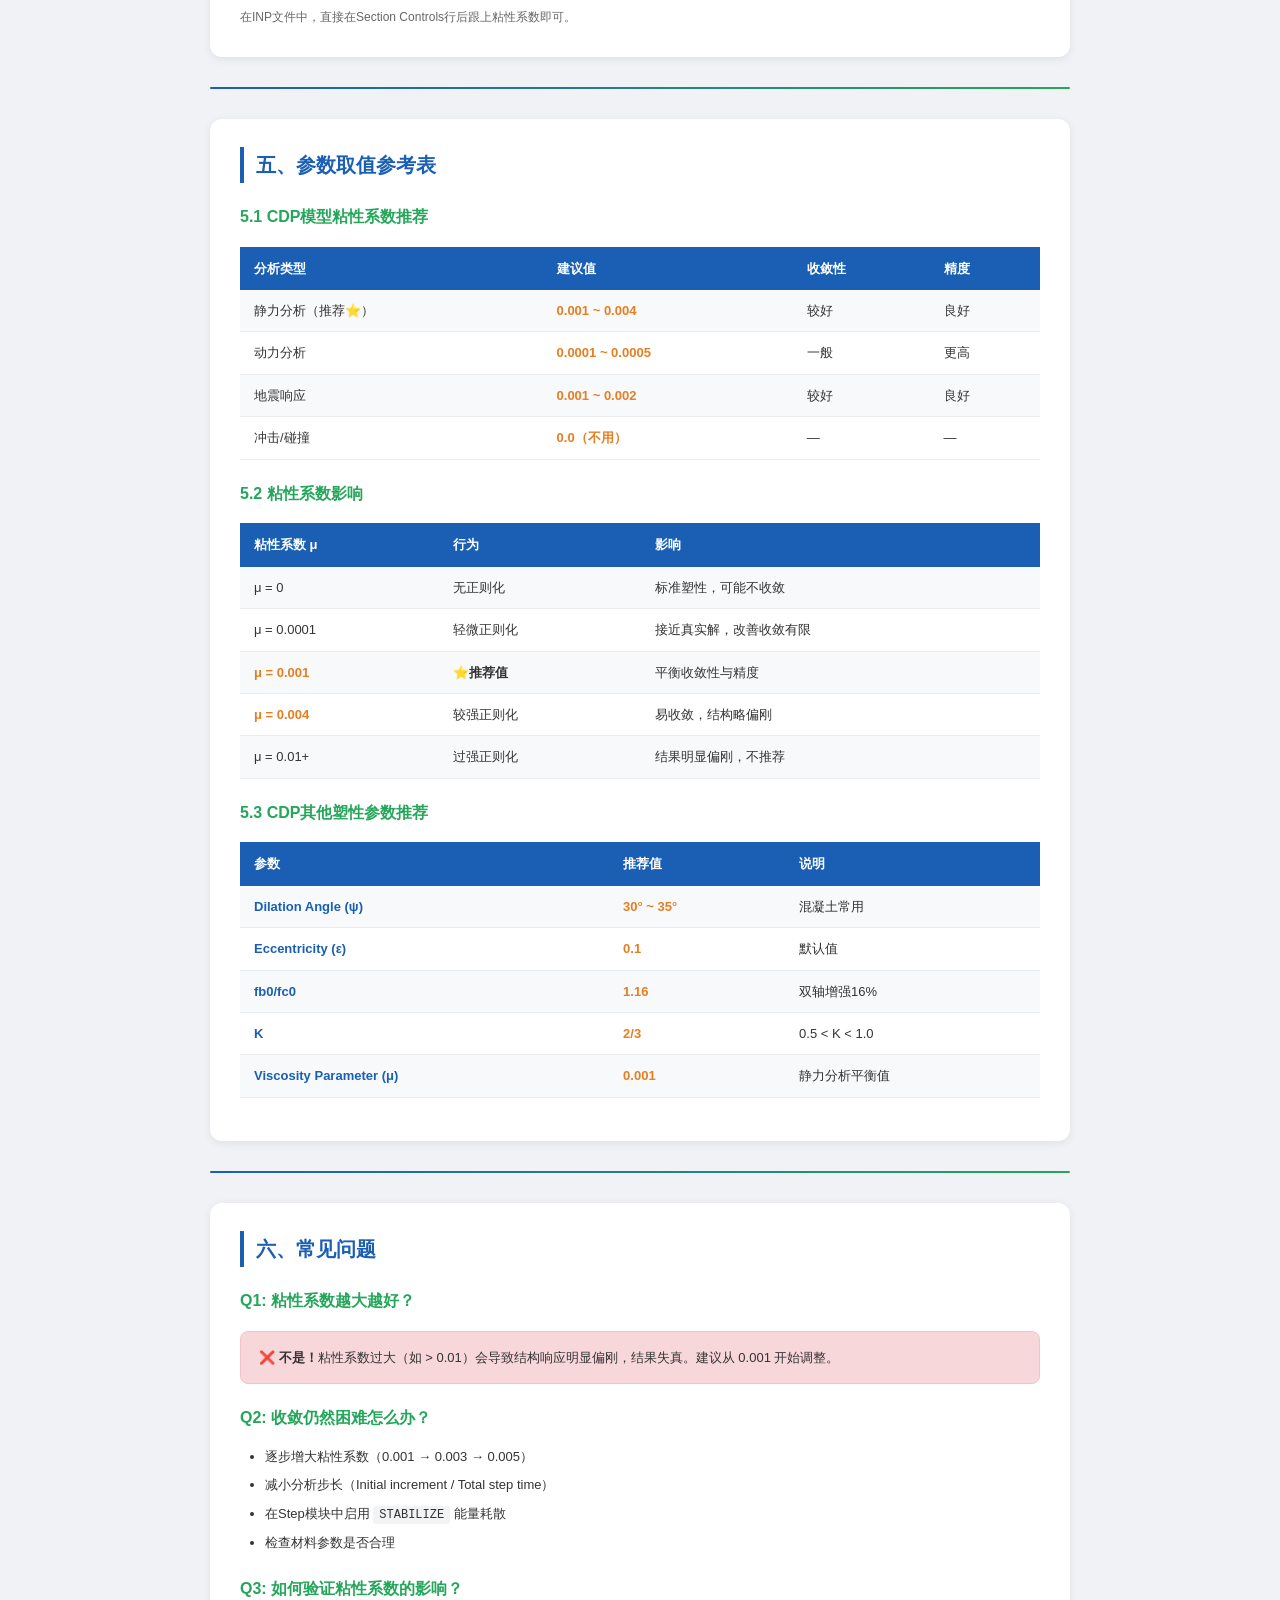
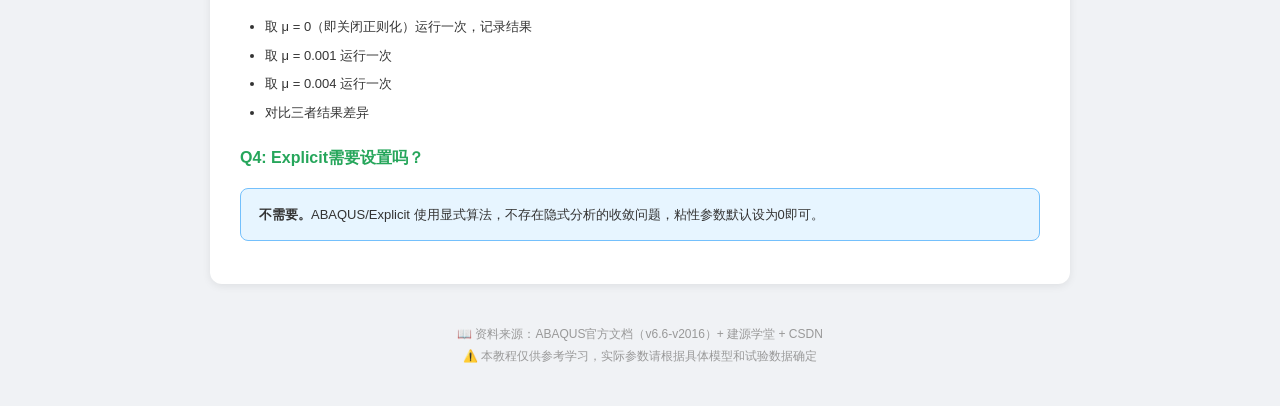
==== commit c8af2479: "Update ABAQUS viscoplastic tutorial" ====
--- a/abaqus_viscoplastic_tutorial.html
+++ b/abaqus_viscoplastic_tutorial.html
@@ -14,7 +14,6 @@
   .card { background: white; border-radius: 12px; padding: 28px 30px; margin-bottom: 20px; box-shadow: 0 2px 8px rgba(0,0,0,0.08); }
   .card h2 { font-size: 20px; color: #1a5fb4; border-left: 4px solid #1a5fb4; padding-left: 12px; margin-bottom: 20px; }
   .card h3 { font-size: 16px; color: #26a65b; margin-top: 20px; margin-bottom: 12px; }
-  .card h4 { font-size: 14px; color: #e67e22; margin-top: 15px; margin-bottom: 8px; }
   .warning { background: #fff3cd; border: 1px solid #ffc107; border-radius: 8px; padding: 14px 18px; margin: 15px 0; font-size: 13px; }
   .danger { background: #f8d7da; border: 1px solid #f5c2c7; border-radius: 8px; padding: 14px 18px; margin: 15px 0; font-size: 13px; }
   .info { background: #e7f5ff; border: 1px solid #74c0fc; border-radius: 8px; padding: 14px 18px; margin: 15px 0; font-size: 13px; }
@@ -25,129 +24,60 @@
   .param-table th { background: #1a5fb4; color: white; padding: 10px 14px; text-align: left; }
   .param-table td { padding: 9px 14px; border-bottom: 1px solid #e9ecef; }
   .param-table tr:nth-child(even) td { background: #f8f9fa; }
-  .param-table .param-name { font-weight: bold; color: #1a5fb4; }
-  .param-table .param-val { color: #e67e22; font-weight: bold; }
-  .keyword { background: #2c3e50; color: #e8daef; padding: 2px 8px; border-radius: 4px; font-family: Consolas, monospace; font-size: 12px; }
+  .param-name { font-weight: bold; color: #1a5fb4; }
+  .param-val { color: #e67e22; font-weight: bold; }
+  code { background: #f1f3f5; padding: 2px 6px; border-radius: 3px; font-size: 12px; font-family: Consolas, monospace; }
   .path { background: #f1f3f5; padding: 10px 16px; border-radius: 6px; font-size: 13px; color: #495057; border-left: 3px solid #1a5fb4; margin: 10px 0; }
-  .path strong { color: #1a5fb4; }
-  .flow-chart { background: #f8f9fa; border-radius: 10px; padding: 25px; margin: 20px 0; text-align: center; }
-  .flow-chart .flow-item { display: inline-block; background: #1a5fb4; color: white; padding: 8px 18px; border-radius: 20px; margin: 5px; font-size: 13px; }
-  .flow-chart .flow-arrow { color: #1a5fb4; font-size: 18px; margin: 0 5px; }
   .section-divider { height: 2px; background: linear-gradient(to right, #1a5fb4, #26a65b); border-radius: 2px; margin: 30px 0; }
-  .comparison { display: grid; grid-template-columns: 1fr 1fr; gap: 15px; margin: 15px 0; }
-  .comparison > div { background: #f8f9fa; border-radius: 8px; padding: 16px; }
-  .comparison h4 { font-size: 14px; margin-bottom: 8px; }
-  .comparison .pro { border-top: 3px solid #26a65b; }
-  .comparison .con { border-top: 3px solid #e74c3c; }
+  .footer { text-align: center; padding: 20px; color: #999; font-size: 12px; }
   ul, ol { padding-left: 25px; margin: 10px 0; }
   li { margin: 5px 0; font-size: 13px; }
-  code { background: #f1f3f5; padding: 2px 6px; border-radius: 3px; font-size: 12px; font-family: Consolas, monospace; }
-  .toc { background: #f8f9fa; border-radius: 10px; padding: 20px 25px; margin-bottom: 25px; }
-  .toc h3 { margin-bottom: 12px; font-size: 16px; color: #1a5fb4; }
-  .toc a { color: #1a5fb4; text-decoration: none; display: block; padding: 4px 0; font-size: 13px; }
-  .toc a:hover { text-decoration: underline; }
-  .footer { text-align: center; padding: 20px; color: #999; font-size: 12px; }
+  pre { background: #2c3e50; color: #a9dff4; padding: 18px; border-radius: 8px; font-size: 12px; overflow-x: auto; }
 </style>
 </head>
 <body>
 <div class="container">
 
-<!-- 标题区 -->
 <div class="header">
   <h1>🔧 ABAQUS 粘塑性正则化（Viscoplastic Regularization）</h1>
   <p class="subtitle">设置方法详解 · 图文操作教程</p>
   <p class="subtitle" style="margin-top:8px; opacity: 0.7; font-size: 12px;">适用版本：ABAQUS 6.14 / 2016 / 2019 / 2020+ | 分析类型：Standard</p>
 </div>
 
-<!-- 目录 -->
-<div class="toc">
-  <h3>📑 目录</h3>
-  <a href="#why">一、为什么需要粘塑性正则化？</a>
-  <a href="#theory">二、原理简述</a>
-  <a href="#cdp">三、CDP模型粘塑性正则化（重点⭐）</a>
-  <a href="#cohesive">四、Cohesive单元粘性正则化</a>
-  <a href="#params">五、参数取值参考表</a>
-  <a href="#inp">六、KEYWORD方式（INP文件）</a>
-  <a href="#tips">七、常见问题与解决方案</a>
-</div>
-
-<!-- 第一章 -->
 <div class="card" id="why">
   <h2>一、为什么需要粘塑性正则化？</h2>
   <div class="info">
     <strong>核心问题：</strong>混凝土损伤模型（CDP）或Cohesive单元在软化阶段，应力-应变曲线进入下降段，刚度矩阵可能变为奇异（负定），导致<strong>ABAQUS/Standard求解不收敛</strong>。
   </div>
-  <div class="comparison">
-    <div class="con">
-      <h4>❌ 不使用粘塑性正则化</h4>
-      <ul>
-        <li>软化段刚度退化严重</li>
-        <li>易出现负特征值</li>
-        <li>迭代不收敛</li>
-        <li>计算中断</li>
-      </ul>
-    </div>
-    <div class="pro">
-      <h4>✅ 使用粘塑性正则化</h4>
-      <ul>
-        <li>允许应力小幅超出屈服面</li>
-        <li>粘性阻尼改善数值稳定性</li>
-        <li>收敛性大幅提升</li>
-        <li>结果精度影响很小</li>
-      </ul>
-    </div>
-  </div>
-  <div class="flow-chart">
-    <span class="flow-item">收敛困难</span>
-    <span class="flow-arrow">→</span>
-    <span class="flow-item">启用粘塑性正则化</span>
-    <span class="flow-arrow">→</span>
-    <span class="flow-item">改善收敛</span>
-    <span class="flow-arrow">→</span>
-    <span class="flow-item">结果验证</span>
-  </div>
-</div>
-
-<!-- 第二章 -->
+  <div class="info" style="margin-top:15px;">
+    <strong>解决方案：</strong>通过粘塑性正则化，允许应力小幅超出屈服面，利用粘性阻尼改善数值稳定性，从而提升收敛性。
+  </div>
+</div>
+
 <div class="card" id="theory">
   <h2>二、原理简述（Duvaut-Lions 粘塑性）</h2>
   <p style="font-size:13px; margin-bottom:15px;">ABAQUS采用广义Duvaut-Lions正则化，核心思想：<strong>允许应力小幅超出屈服面</strong>，通过粘性系数 μ 控制超出程度。</p>
-  
-  <h3>本构方程</h3>
   <div class="info" style="font-family: Consolas, monospace; font-size: 13px; text-align: center; padding: 18px;">
     ε̇<sub>vp</sub> = (1/μ) · (ε̇<sub>pl</sub> − ε̇<sub>vp</sub>)
   </div>
-  
   <table class="param-table">
     <tr><th>参数</th><th>含义</th><th>说明</th></tr>
     <tr><td class="param-name">μ（粘度系数）</td><td>粘塑性松弛时间</td><td>越小越接近真实解，但改善收敛效果越弱</td></tr>
     <tr><td class="param-name">ε̇<sub>vp</sub></td><td>粘塑性应变率</td><td>正则化后的有效应变率</td></tr>
     <tr><td class="param-name">ε̇<sub>pl</sub></td><td>无粘性塑性应变率</td><td>传统塑性模型应变率</td></tr>
   </table>
-  
-  <div class="comparison">
-    <div class="pro">
-      <h4>μ → 0</h4>
-      <p style="font-size:12px;">退化为标准塑性（无正则化），精度最高但可能不收敛</p>
-    </div>
-    <div class="con">
-      <h4>μ → ∞</h4>
-      <p style="font-size:12px;">完全粘塑性响应，最易收敛但结果可能偏刚</p>
-    </div>
-  </div>
 </div>
 
 <div class="section-divider"></div>
 
-<!-- 第三章 CDP -->
 <div class="card" id="cdp">
   <h2>三、CDP模型粘塑性正则化 ⭐（重点）</h2>
   <p style="font-size:13px; color:#666; margin-bottom:20px;">
     适用于：混凝土、岩石、砖石等准脆性材料的隐式分析（Standard）。Explicit默认无需设置。
   </p>
-  
-  <h3>3.1 完整操作流程</h3>
-  
+
+  <h3>3.1 完整操作流程（8步）</h3>
+
   <div class="step">
     <span class="step-num">1</span>
     <h4>创建材料 → 进入 CDP 定义界面</h4>
@@ -155,9 +85,8 @@
       <strong>路径：</strong>Property → Create Material → Mechanical → Plasticity → <strong>Concrete Damaged Plasticity</strong>
     </div>
     <p style="font-size:13px; margin-top:10px;">在Property模块中，点击<span style="color:#1a5fb4; font-weight:bold;">Create Material</span>，命名材料 → 选择<span style="color:#1a5fb4; font-weight:bold;">Mechanical</span> → 展开<span style="color:#1a5fb4; font-weight:bold;">Plasticity</span> → 选择<span style="color:#1a5fb4; font-weight:bold;">Concrete Damaged Plasticity</span></p>
-    <div class="info">⚠️ <strong>注意：</strong>此选项在ABAQUS/CAE的Material模块中，找到方法：<code>Property module → Create Material → Mechanical → Plasticity → Concrete Damaged Plasticity</code></div>
-  </div>
-  
+  </div>
+
   <div class="step">
     <span class="step-num">2</span>
     <h4>定义弹性参数</h4>
@@ -170,7 +99,7 @@
       <li>泊松比 ν（如：<span class="param-val">0.2</span>）</li>
     </ul>
   </div>
-  
+
   <div class="step">
     <span class="step-num">3</span>
     <h4>定义塑性参数（膨胀角、偏心率等）</h4>
@@ -184,7 +113,7 @@
       <tr><td class="param-name">Viscosity Parameter (μ)</td><td class="param-val">0.001 ~ 0.004</td><td><strong>⭐粘性系数，重点设置！</strong></td></tr>
     </table>
   </div>
-  
+
   <div class="step">
     <span class="step-num">4</span>
     <h4>【关键】设置粘性系数（Viscosity Parameter）</h4>
@@ -201,44 +130,34 @@
       <li>精度优先：<span class="param-val">0.0001 ~ 0.0005</span></li>
     </ul>
   </div>
-  
+
   <div class="step">
     <span class="step-num">5</span>
     <h4>定义受压行为（Compression Hardening）</h4>
     <div class="path">
       <strong>路径：</strong>Concrete Damaged Plasticity → Suboptions → <strong>Compression Hardening</strong>
     </div>
-    <p style="font-size:13px; margin-top:8px;">需要输入：</p>
-    <ul>
-      <li>屈服应力（Yield Stress）</li>
-      <li>非弹性应变（Inelastic Strain）</li>
-      <li>压缩损伤参数 dc（如有）</li>
-    </ul>
-  </div>
-  
+    <p style="font-size:13px; margin-top:8px;">需要输入：屈服应力、非弹性应变、压缩损伤参数（如有）</p>
+  </div>
+
   <div class="step">
     <span class="step-num">6</span>
     <h4>定义受拉行为（Tension Hardening）</h4>
     <div class="path">
       <strong>路径：</strong>Concrete Damaged Plasticity → Suboptions → <strong>Tension Hardening</strong>
     </div>
-    <p style="font-size:13px; margin-top:8px;">需要输入：</p>
-    <ul>
-      <li>失效应力（Failure Stress）</li>
-      <li>开裂应变（Cracking Strain）</li>
-      <li>受拉损伤 dt（如有）</li>
-    </ul>
-  </div>
-  
+    <p style="font-size:13px; margin-top:8px;">需要输入：失效应力、开裂应变、受拉损伤参数（如有）</p>
+  </div>
+
   <div class="step">
     <span class="step-num">7</span>
-    <h4>定义损伤变量（Compression Damage / Tension Damage）</h4>
+    <h4>定义损伤变量（可选）</h4>
     <div class="path">
       <strong>路径：</strong>Concrete Damaged Plasticity → Suboptions → <strong>Compression Damage</strong> / <strong>Tension Damage</strong>
     </div>
-    <p style="font-size:13px; margin-top:8px;">可选。如果不定义损伤，CDP将退化为理想塑性模型。</p>
-  </div>
-  
+    <p style="font-size:13px; margin-top:8px;">如果不定义损伤，CDP将退化为理想塑性模型。</p>
+  </div>
+
   <div class="step">
     <span class="step-num">8</span>
     <h4>创建截面并赋值</h4>
@@ -248,10 +167,9 @@
     <p style="font-size:13px; margin-top:8px;">然后将截面分配给相应的Part或区域。</p>
   </div>
 
-  <h3>3.2 CDP界面参数说明图</h3>
+  <h3>3.2 CDP界面结构图</h3>
   <div class="info" style="text-align:center; padding:30px;">
-    <p style="font-size:15px; font-weight:bold; color:#1a5fb4; margin-bottom:15px;">Concrete Damaged Plasticity 对话框结构</p>
-    <pre style="background:#2c3e50; color:#ecf0f1; padding:20px; border-radius:8px; font-size:12px; text-align:left; overflow-x:auto; display:inline-block; max-width:100%;">
+    <pre style="background:#2c3e50; color:#ecf0f1; padding:20px; border-radius:8px; font-size:12px; text-align:left; display:inline-block; max-width:100%;">
 ┌─────────────────────────────────────────┐
 │  Concrete Damaged Plasticity             │
 ├─────────────────────────────────────────┤
@@ -270,32 +188,30 @@
 │    ├─ Tension Hardening...              │
 │    ├─ Compression Damage...             │
 │    └─ Tension Damage...                │
-└─────────────────────────────────────────┘
-    </pre>
-    <p style="font-size:12px; color:#666; margin-top:10px;">▲ 图中 <strong>★Viscosity Parameters★</strong> 区域为粘塑性正则化的设置入口</p>
+└─────────────────────────────────────────┘</pre>
+    <p style="font-size:12px; color:#666; margin-top:10px;">▲ 图中 ★Viscosity Parameters★ 区域为粘塑性正则化的设置入口</p>
   </div>
 </div>
 
 <div class="section-divider"></div>
 
-<!-- 第四章 Cohesive -->
 <div class="card" id="cohesive">
   <h2>四、Cohesive 单元粘性正则化</h2>
   <p style="font-size:13px; color:#666; margin-bottom:20px;">
     适用于：胶接界面、脱粘、分层等问题的收敛改善。
   </p>
-  
-  <h3>4.1 方法一：通过 Section Controls 设置（推荐⭐）</h3>
-  
+
+  <h3>4.1 方法：Section Controls 设置</h3>
+
   <div class="step">
     <span class="step-num">1</span>
     <h4>创建 Cohesive Section</h4>
     <div class="path">
       <strong>路径：</strong>Property → Create Section → Category: <strong>Other</strong>, Type: <strong>Cohesive</strong>
     </div>
-    <p style="font-size:13px; margin-top:8px;">在 Response 中选择 <span style="color:#1a5fb4; font-weight:bold;">Traction Separation</span>（牵引-分离本构）</p>
-  </div>
-  
+    <p style="font-size:13px; margin-top:8px;">在 Response 中选择 <span style="color:#1a5fb4; font-weight:bold;">Traction Separation</span></p>
+  </div>
+
   <div class="step">
     <span class="step-num">2</span>
     <h4>定义材料属性</h4>
@@ -303,10 +219,10 @@
     <ul>
       <li><strong>Elastic</strong>（弹性）：Type → <span class="param-val">Traction</span>，输入法向/切向刚度</li>
       <li><strong>Damage Initiation</strong>（损伤起始）：如 Max Nominal Stress</li>
-      <li><strong>Damage Evolution</strong>（损伤演化）：输入断裂能 G<sub>IC</sub> 等</li>
+      <li><strong>Damage Evolution</strong>（损伤演化）：输入断裂能等</li>
     </ul>
   </div>
-  
+
   <div class="step">
     <span class="step-num">3</span>
     <h4>【关键】设置粘性系数</h4>
@@ -324,82 +240,27 @@
       <tr><td>复合层合板分层</td><td class="param-val">0.001 ~ 0.01</td><td>根据收敛情况调整</td></tr>
     </table>
   </div>
-  
-  <div class="step">
-    <span class="step-num">4</span>
-    <h4>分配 Section 给 Cohesive 单元</h4>
-    <div class="path">
-      <strong>路径：</strong>在Mesh模块中选中Cohesive单元 → Assign Section
-    </div>
-  </div>
-
-  <h3>4.2 方法二：KEYWORD编辑方式</h3>
-  <p style="font-size:13px; margin-bottom:10px;">在 .inp 文件中，直接通过关键字定义：</p>
-  <pre style="background:#2c3e50; color:#a9dff4; padding:18px; border-radius:8px; font-size:12px; overflow-x:auto;">
-*COHESIVE SECTION, ELSET=MyCohesiveElements, RESPONSE=TRACTION_SEPARATION
-1.0,
-*MATERIAL, NAME=Mat-Cohesive
-*ELASTIC, TYPE=TRACTION
-1000, 385, 385
-*DAMAGE INITIATION, CRITERION=MAXS
-6.8, 35, 35
-*DAMAGE EVOLUTION, TYPE=ENERGY
-0.001
-*SECTION CONTROLS, VISCOUS_REGULARIZATION=0.0001
-MyCohesiveElements</pre>
-  <div class="info" style="margin-top:10px;">
-    <strong>关键行说明：</strong><br>
-    <code>*SECTION CONTROLS, VISCOUS_REGULARIZATION=0.0001</code> — 粘性系数为0.0001<br>
-    也可以写成 <code>*SECTION CONTROLS, VISCOUS_REGULARIZATION=1e-4</code>
-  </div>
+
+  <h3>4.2 INP关键字写法</h3>
+  <pre>*SECTION CONTROLS, VISCOUS_REGULARIZATION=0.0001</pre>
+  <p style="font-size:12px; color:#666; margin-top:8px;">在INP文件中，直接在Section Controls行后跟上粘性系数即可。</p>
 </div>
 
 <div class="section-divider"></div>
 
-<!-- 第五章 参数表 -->
 <div class="card" id="params">
   <h2>五、参数取值参考表</h2>
-  
-  <h3>5.1 CDP模型粘性系数</h3>
+
+  <h3>5.1 CDP模型粘性系数推荐</h3>
   <table class="param-table">
-    <tr>
-      <th>分析类型</th>
-      <th>建议值</th>
-      <th>收敛性</th>
-      <th>精度</th>
-      <th>适用场景</th>
-    </tr>
-    <tr>
-      <td>静力分析（推荐⭐）</td>
-      <td class="param-val">0.001 ~ 0.004</td>
-      <td>较好</td>
-      <td>良好</td>
-      <td>收敛困难时使用</td>
-    </tr>
-    <tr>
-      <td>动力分析</td>
-      <td class="param-val">0.0001 ~ 0.0005</td>
-      <td>一般</td>
-      <td>更高</td>
-      <td>需保持精度</td>
-    </tr>
-    <tr>
-      <td>地震响应</td>
-      <td class="param-val">0.001 ~ 0.002</td>
-      <td>较好</td>
-      <td>良好</td>
-      <td>拟静力往复加载</td>
-    </tr>
-    <tr>
-      <td>冲击/碰撞</td>
-      <td class="param-val">0.0（不用）</td>
-      <td>—</td>
-      <td>—</td>
-      <td>Explicit无收敛问题</td>
-    </tr>
+    <tr><th>分析类型</th><th>建议值</th><th>收敛性</th><th>精度</th></tr>
+    <tr><td>静力分析（推荐⭐）</td><td class="param-val">0.001 ~ 0.004</td><td>较好</td><td>良好</td></tr>
+    <tr><td>动力分析</td><td class="param-val">0.0001 ~ 0.0005</td><td>一般</td><td>更高</td></tr>
+    <tr><td>地震响应</td><td class="param-val">0.001 ~ 0.002</td><td>较好</td><td>良好</td></tr>
+    <tr><td>冲击/碰撞</td><td class="param-val">0.0（不用）</td><td>—</td><td>—</td></tr>
   </table>
-  
-  <h3>5.2 粘性系数对结果的影响</h3>
+
+  <h3>5.2 粘性系数影响</h3>
   <table class="param-table">
     <tr><th>粘性系数 μ</th><th>行为</th><th>影响</th></tr>
     <tr><td>μ = 0</td><td>无正则化</td><td>标准塑性，可能不收敛</td></tr>
@@ -408,123 +269,50 @@
     <tr><td class="param-val">μ = 0.004</td><td>较强正则化</td><td>易收敛，结构略偏刚</td></tr>
     <tr><td>μ = 0.01+</td><td>过强正则化</td><td>结果明显偏刚，不推荐</td></tr>
   </table>
-  
-  <h3>5.3 其他塑性参数推荐汇总</h3>
+
+  <h3>5.3 CDP其他塑性参数推荐</h3>
   <table class="param-table">
-    <tr><th>参数</th><th>推荐值</th><th>取值依据</th></tr>
-    <tr><td class="param-name">Dilation Angle (ψ)</td><td class="param-val">30° ~ 35°</td><td>混凝土常用范围</td></tr>
-    <tr><td class="param-name">Eccentricity (ε)</td><td class="param-val">0.1</td><td>默认值，围压下膨胀角稳定</td></tr>
-    <tr><td class="param-name">fb0/fc0</td><td class="param-val">1.16</td><td>双轴抗压强度约为单轴16%</td></tr>
-    <tr><td class="param-name">K</td><td class="param-val">2/3</td><td>0.5 < K < 1.0</td></tr>
+    <tr><th>参数</th><th>推荐值</th><th>说明</th></tr>
+    <tr><td class="param-name">Dilation Angle (ψ)</td><td class="param-val">30° ~ 35°</td><td>混凝土常用</td></tr>
+    <tr><td class="param-name">Eccentricity (ε)</td><td class="param-val">0.1</td><td>默认值</td></tr>
+    <tr><td class="param-name">fb0/fc0</td><td class="param-val">1.16</td><td>双轴增强16%</td></tr>
+    <tr><td class="param-name">K</td><td class="param-val">2/3</td><td>0.5 &lt; K &lt; 1.0</td></tr>
     <tr><td class="param-name">Viscosity Parameter (μ)</td><td class="param-val">0.001</td><td>静力分析平衡值</td></tr>
-    <tr><td class="param-name">拉伸恢复 (wt)</td><td class="param-val">0</td><td>默认，拉伸裂纹不恢复</td></tr>
-    <tr><td class="param-name">压缩恢复 (wc)</td><td class="param-val">1</td><td>压缩时刚度完全恢复</td></tr>
   </table>
 </div>
 
 <div class="section-divider"></div>
 
-<!-- 第六章 INP -->
-<div class="card" id="inp">
-  <h2>六、KEYWORD方式（INP文件）</h2>
-  <p style="font-size:13px; color:#666; margin-bottom:15px;">
-    对于CDP材料，直接在INP文件中添加一行关键字即可启用粘塑性正则化：
-  </p>
-  
-  <h3>6.1 CDP模型 INP写法</h3>
-  <pre style="background:#2c3e50; color:#a9dff4; padding:18px; border-radius:8px; font-size:12px; overflow-x:auto;">
-*MATERIAL, NAME=Concrete
-** 弹性
-*ELASTIC
-30000, 0.2
-
-** 混凝土损伤塑性
-*CONCRETE DAMAGED PLASTICITY
-30,          ! Dilation Angle
-0.1,         ! Eccentricity
-1.16,        ! fb0/fc0
-0.667,       ! K
-<strong>0.001</strong>          ! ★ Viscosity Parameter (粘性系数)
-
-** 受压硬化
-*CONCRETE COMPRESSION HARDENING
-30, 0        ! 应力, 非弹性应变
-25, 0.002
-20, 0.005
-...
-
-** 受拉软化
-*CONCRETE TENSION STIFFENING
-3.0, 0       ! 应力, 开裂应变
-2.0, 0.001
-...
-
-** 损伤（可选）
-*CONCRETE COMPRESSION DAMAGE
-0, 0
-0.5, 0.005
-...
-*CONCRETE TENSION DAMAGE
-0, 0
-0.8, 0.001
-...</pre>
-
-  <h3>6.2 Cohesive Section Controls INP写法</h3>
-  <pre style="background:#2c3e50; color:#a9dff4; padding:18px; border-radius:8px; font-size:12px; overflow-x:auto;">
-** 创建粘性正则化Section Controls
-*SECTION CONTROLS, VISCOUS_REGULARIZATION=0.0001, ELSET=Cohesive_Elements
-</pre>
-  <p style="font-size:12px; color:#666; margin-top:8px;">
-    或者分开写：
-  </p>
-  <pre style="background:#2c3e50; color:#a9dff4; padding:15px; border-radius:8px; font-size:12px; overflow-x:auto;">
-*SECTION CONTROLS
-<parameter name="VISCOUS_REGULARIZATION">=0.0001, ...</pre>
-</div>
-
-<div class="section-divider"></div>
-
-<!-- 第七章 常见问题 -->
 <div class="card" id="tips">
-  <h2>七、常见问题与解决方案</h2>
-  
-  <h3>Q1: 粘性系数是不是越大越好？</h3>
+  <h2>六、常见问题</h2>
+
+  <h3>Q1: 粘性系数越大越好？</h3>
   <div class="danger">
-    <strong>❌ 不是！</strong>粘性系数过大（如 > 0.01）会导致结构响应明显偏刚，结果失真。建议从 0.001 开始，逐渐调整。
-  </div>
-  
+    <strong>❌ 不是！</strong>粘性系数过大（如 > 0.01）会导致结构响应明显偏刚，结果失真。建议从 0.001 开始调整。
+  </div>
+
   <h3>Q2: 收敛仍然困难怎么办？</h3>
   <ul>
     <li>逐步增大粘性系数（0.001 → 0.003 → 0.005）</li>
     <li>减小分析步长（Initial increment / Total step time）</li>
-    <li>在Step模块中启用 <span class="keyword">STABILIZE</span> 能量耗散</li>
-    <li>检查材料参数是否合理（尤其是损伤曲线）</li>
+    <li>在Step模块中启用 <code>STABILIZE</code> 能量耗散</li>
+    <li>检查材料参数是否合理</li>
   </ul>
-  
+
   <h3>Q3: 如何验证粘性系数的影响？</h3>
   <ul>
     <li>取 μ = 0（即关闭正则化）运行一次，记录结果</li>
     <li>取 μ = 0.001 运行一次</li>
     <li>取 μ = 0.004 运行一次</li>
-    <li>对比三者结果差异，确保在可接受范围内</li>
+    <li>对比三者结果差异</li>
   </ul>
-  
+
   <h3>Q4: Explicit需要设置吗？</h3>
   <div class="info">
     <strong>不需要。</strong>ABAQUS/Explicit 使用显式算法，不存在隐式分析的收敛问题，粘性参数默认设为0即可。
   </div>
-  
-  <h3>Q5: Cohesive单元粘性正则化和CDP粘塑性有什么不同？</h3>
-  <table class="param-table">
-    <tr><th>对比项</th><th>CDP粘塑性正则化</th><th>Cohesive粘性正则化</th></tr>
-    <tr><td>对象</td><td>混凝土/岩石实体单元</td><td>粘聚力单元界面</td></tr>
-    <tr><td>设置位置</td><td>材料定义中</td><td>Section Controls</td></tr>
-    <tr><td>关键字</td><td>*CONCRETE DAMAGED PLASTICITY</td><td>*SECTION CONTROLS</td></tr>
-    <tr><td>用途</td><td>改善软化段收敛</td><td>改善界面失效收敛</td></tr>
-  </table>
-</div>
-
-<!-- 页脚 -->
+</div>
+
 <div class="footer">
   <p>📖 资料来源：ABAQUS官方文档（v6.6-v2016）+ 建源学堂 + CSDN</p>
   <p>⚠️ 本教程仅供参考学习，实际参数请根据具体模型和试验数据确定</p>
@@ -532,4 +320,4 @@
 
 </div>
 </body>
-</html>
+</html>
